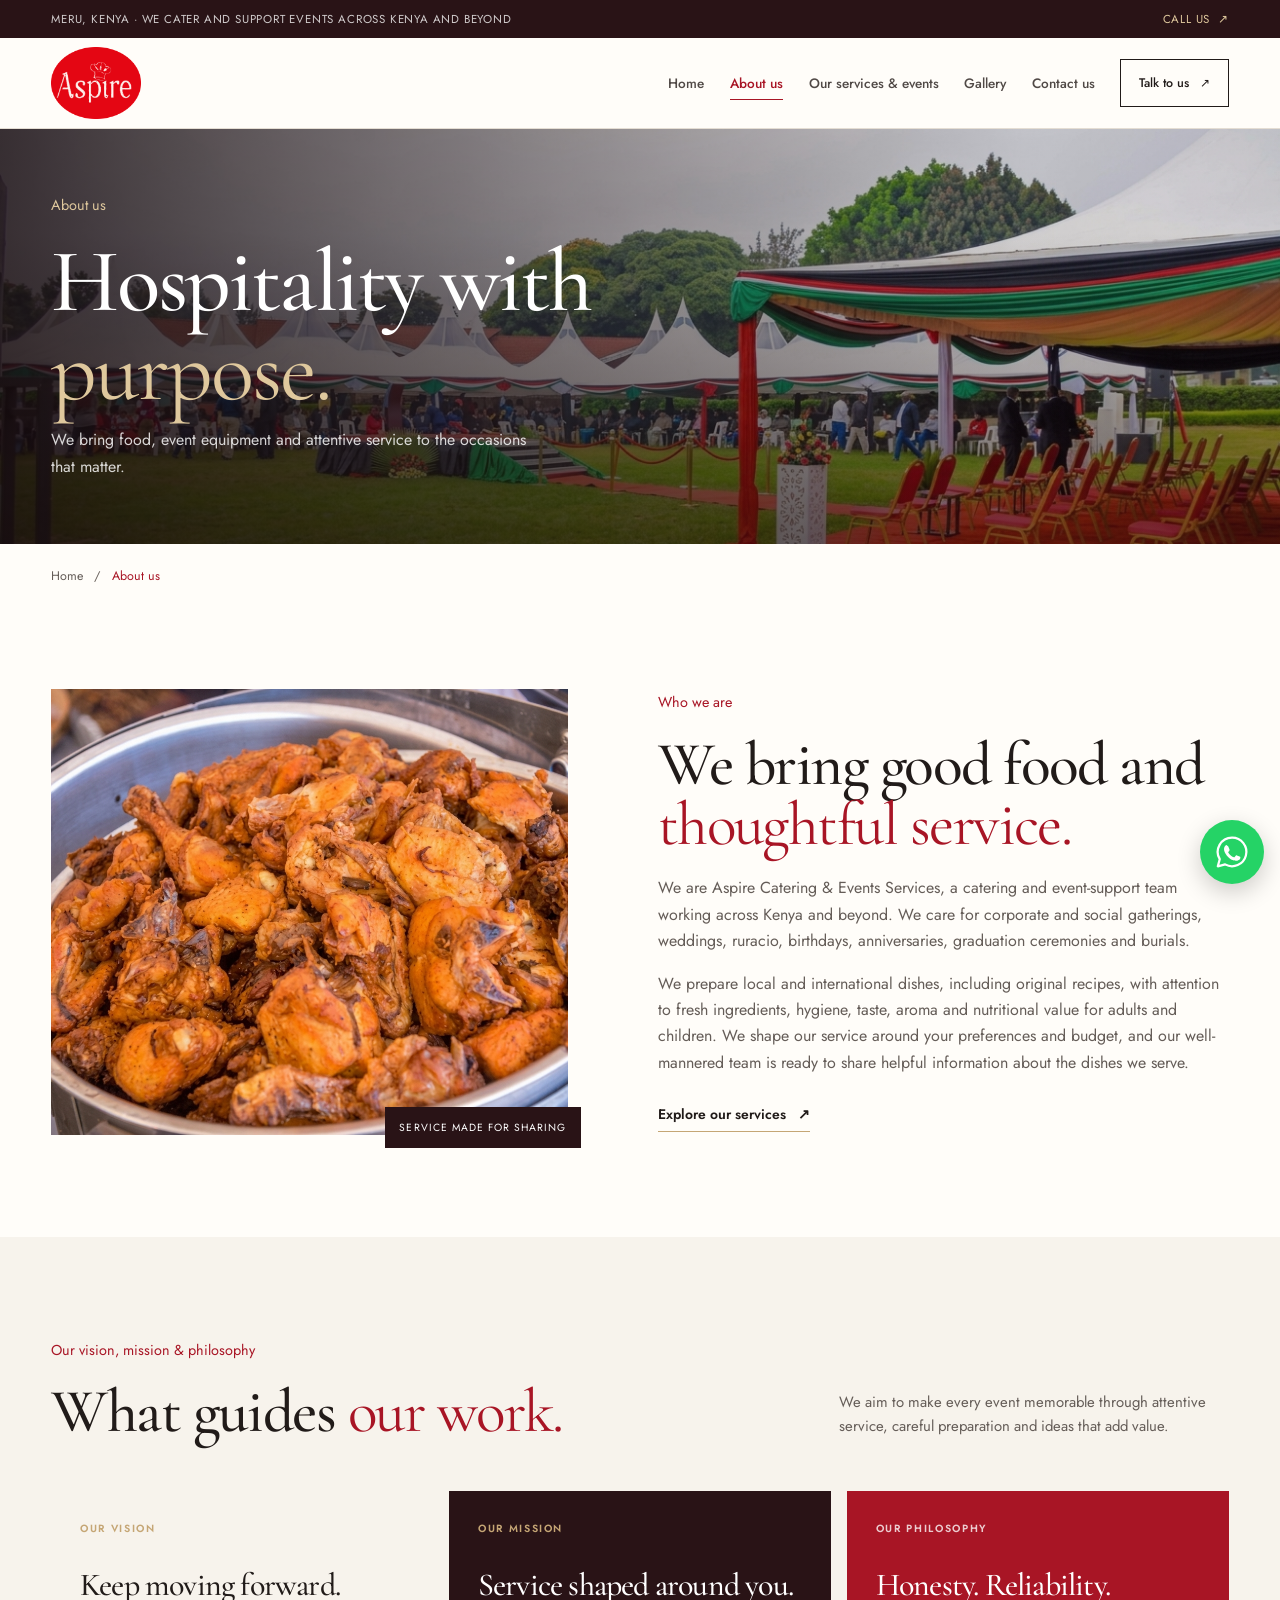
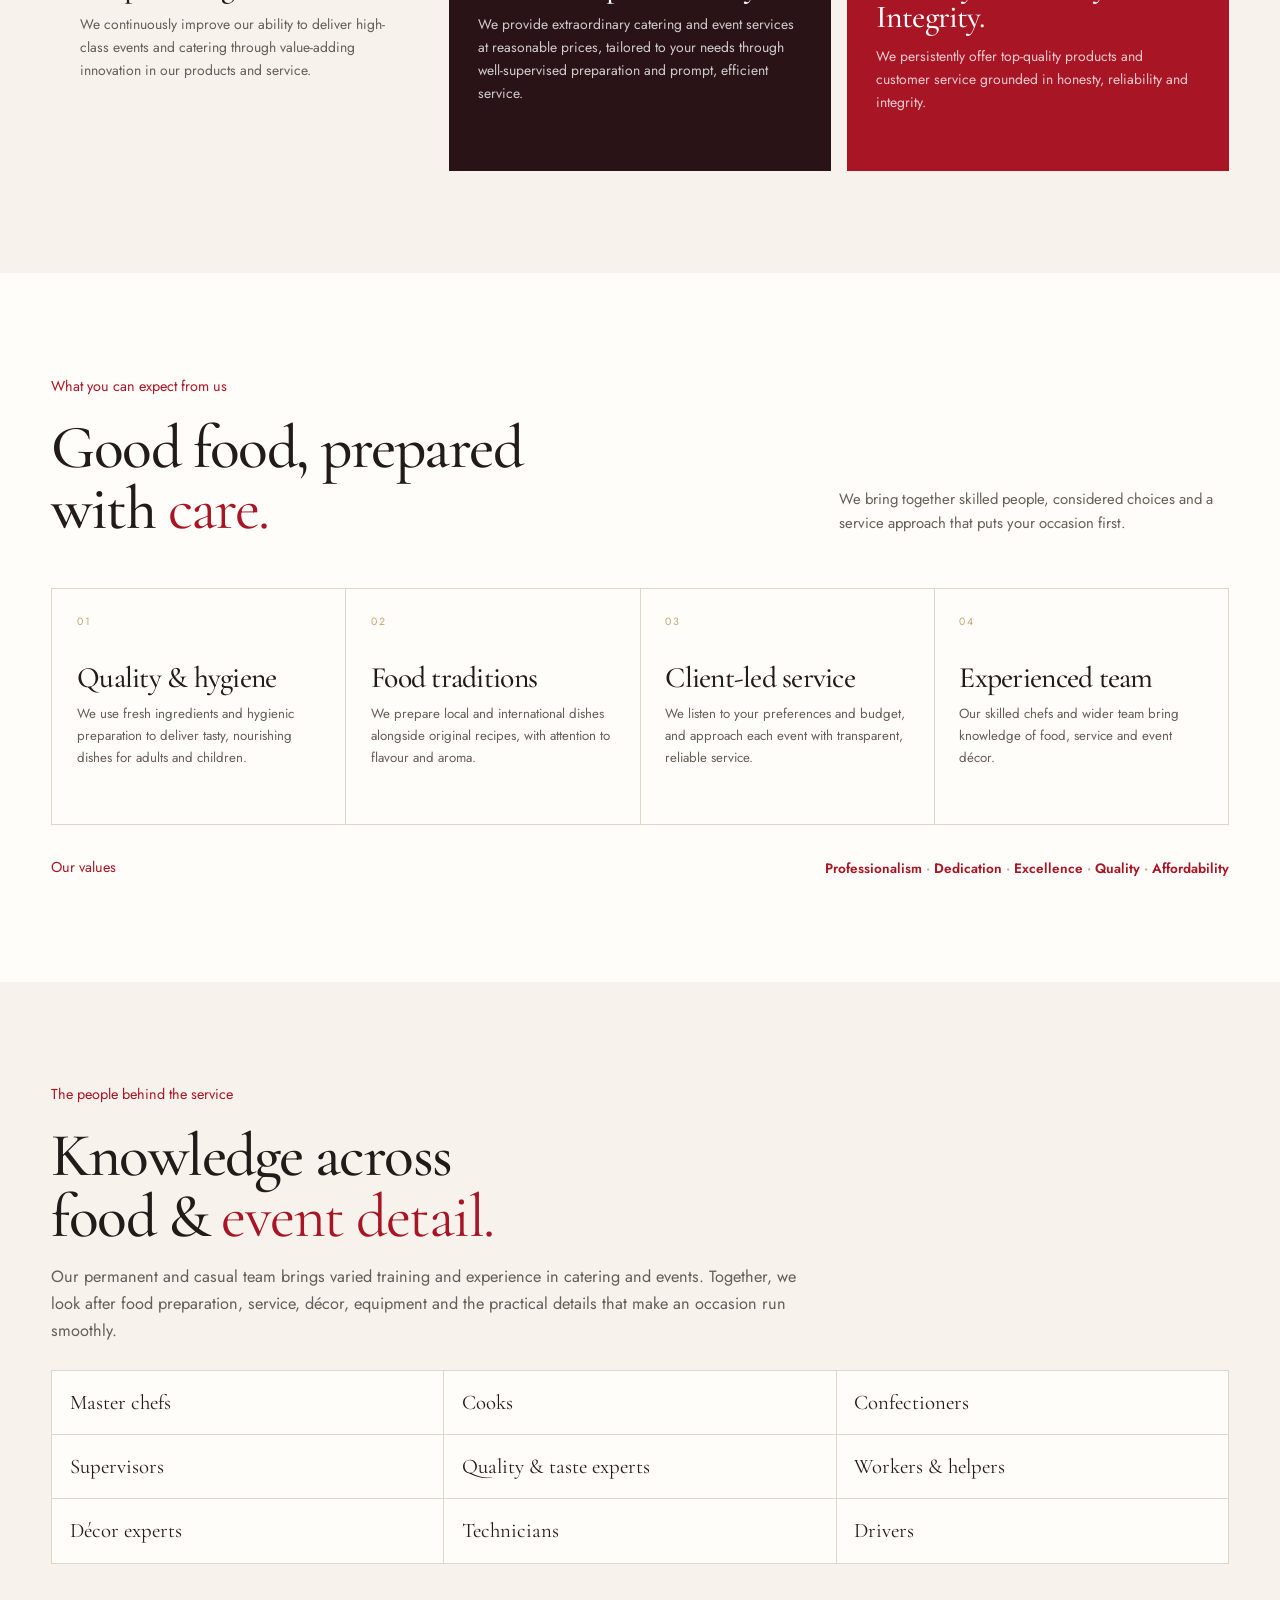
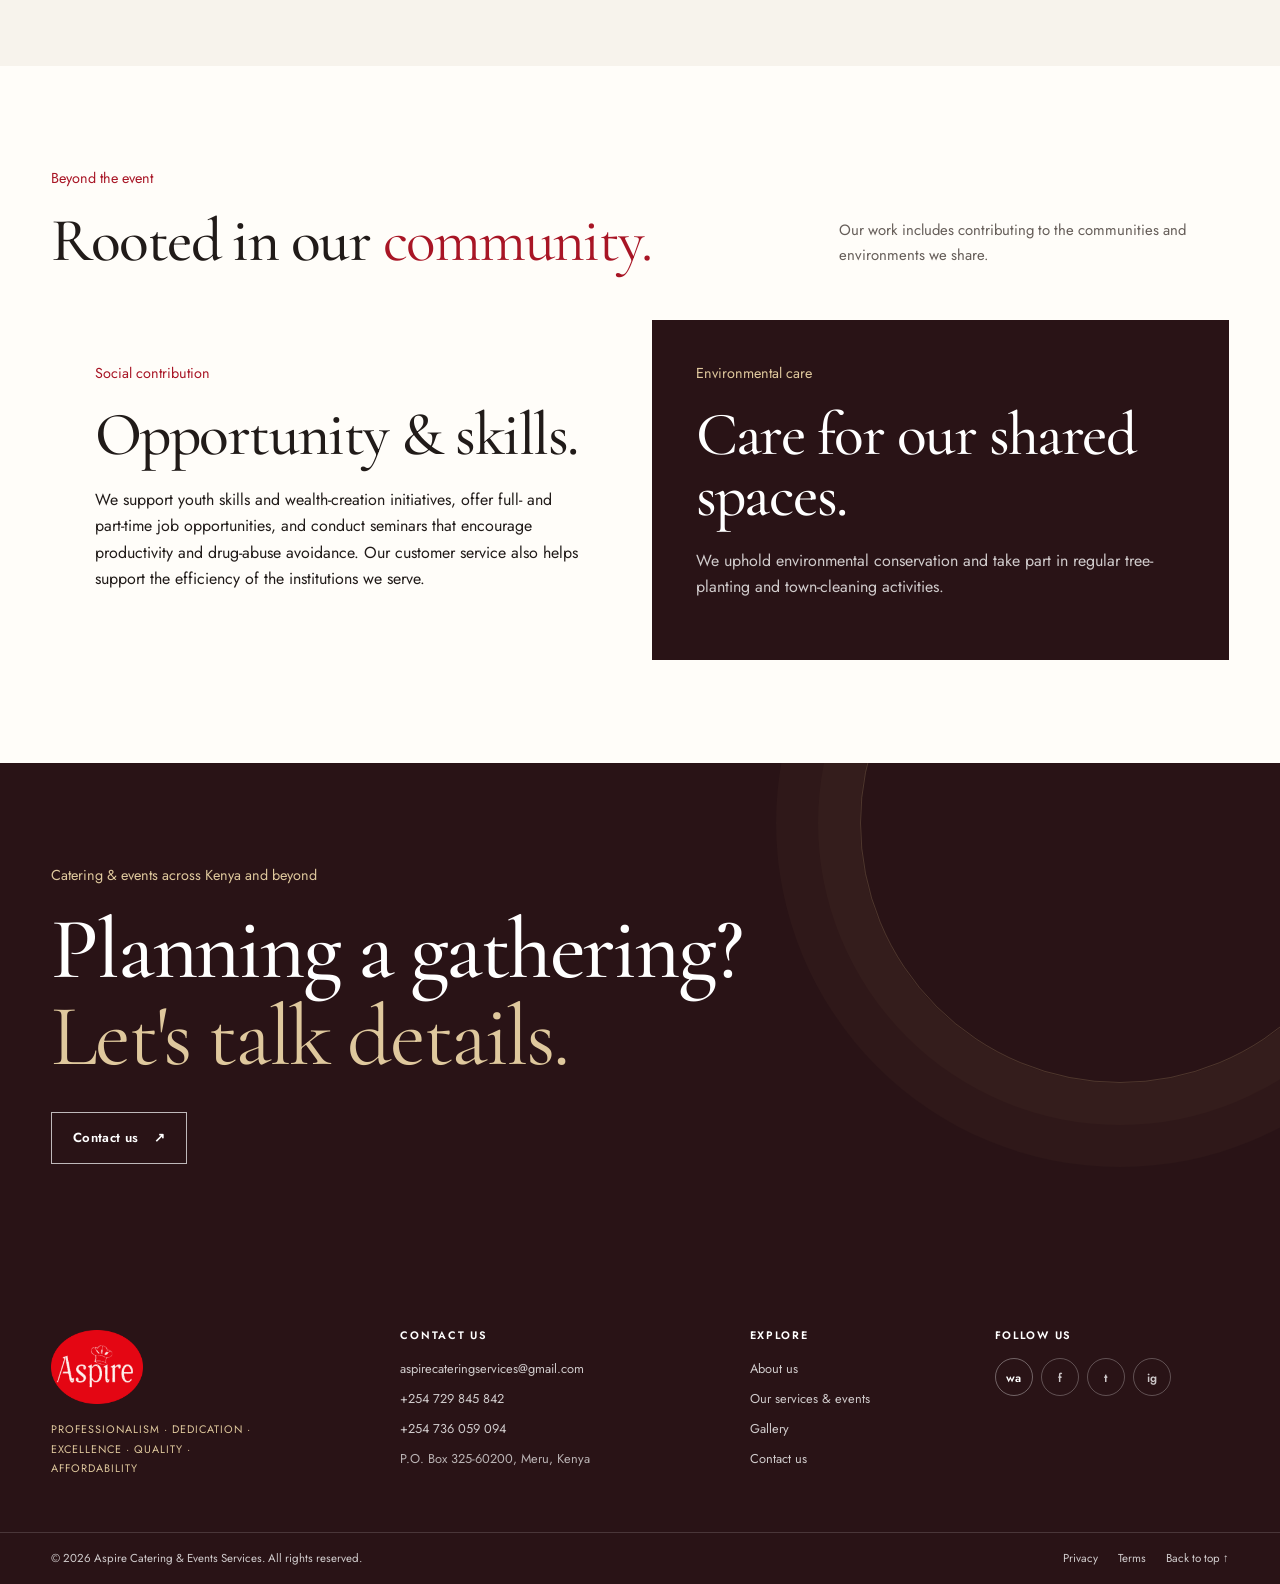
==== about.html @ 541c5c07 "First commit" ====
<!doctype html>
<html lang="en">
    <head>
        <meta charset="utf-8" />
        <meta name="viewport" content="width=device-width, initial-scale=1" />
        <meta name="theme-color" content="#f7f3ec" />
        <meta
            name="description"
            content="Get to know us, our catering approach, mission, values, team and community commitments across Kenya and beyond."
        />
        <title>About Us | Aspire Catering &amp; Events Services</title>
        <link
            rel="preload"
            href="/fonts/CormorantGaramond-Variable-Latin.woff2"
            as="font"
            type="font/woff2"
            crossorigin
        />
        <link
            rel="preload"
            href="/fonts/Jost-Variable-Latin.woff2"
            as="font"
            type="font/woff2"
            crossorigin
        />
        <link rel="stylesheet" href="/styles.css" />
        <script src="/script.js" defer></script>
    </head>
    <body>
        <a class="skip-link" href="#main">Skip to content</a>
        <div class="utility-bar">
            <div class="container utility-bar__inner">
                <p>
                    Meru, Kenya <span aria-hidden="true">·</span> We cater and
                    support events across Kenya and beyond
                </p>
                <a href="tel:+254729845842"
                    >Call us <span aria-hidden="true">↗</span></a
                >
            </div>
        </div>
        <header class="site-header">
            <div class="container site-header__inner">
                <a class="brand" href="/" aria-label="Aspire home"
                    ><img
                        src="/images/brand/aspire-chef-cap-wordmark.png"
                        alt="Aspire logo with chef cap"
                        width="120"
                        height="96" /></a
                ><button
                    class="menu-toggle"
                    type="button"
                    aria-expanded="false"
                    aria-controls="main-navigation"
                    data-menu-toggle
                >
                    <span class="visually-hidden">Open navigation</span
                    ><span class="menu-toggle__bars" aria-hidden="true"
                        ><i></i><i></i
                    ></span>
                </button>
                <nav
                    class="main-navigation"
                    id="main-navigation"
                    aria-label="Main navigation"
                >
                    <a href="/" data-nav-link>Home</a
                    ><a href="/about.html" data-nav-link>About us</a
                    ><a href="/services.html" data-nav-link
                        >Our services &amp; events</a
                    ><a href="/gallery.html" data-nav-link>Gallery</a
                    ><a href="/contact.html" data-nav-link>Contact us</a
                    ><a class="nav-cta" href="/contact.html"
                        >Talk to us <span aria-hidden="true">↗</span></a
                    >
                </nav>
            </div>
        </header>
        <main id="main">
            <section class="page-hero page-hero--about">
                <img
                    src="/images/events/garden-event-setup.jpg"
                    alt="Garden event setup beneath mature trees"
                    fetchpriority="high"
                />
                <div class="page-hero__shade"></div>
                <div class="container page-hero__content">
                    <p class="eyebrow eyebrow--light">About us</p>
                    <h1>Hospitality with<br /><em>purpose.</em></h1>
                    <p>
                        We bring food, event equipment and attentive service to
                        the occasions that matter.
                    </p>
                </div>
            </section>
            <nav class="breadcrumbs container" aria-label="Breadcrumb">
                <a href="/">Home</a><span aria-hidden="true">/</span
                ><span aria-current="page">About us</span>
            </nav>

            <section class="section container split-section">
                <div class="split-section__image reveal">
                    <img
                        src="/images/food/food-service-station.jpg"
                        alt="A food service station prepared for an event"
                        width="536"
                        height="393"
                        loading="lazy"
                    /><span class="image-note">Service made for sharing</span>
                </div>
                <div class="split-section__copy reveal">
                    <p class="eyebrow">Who we are</p>
                    <h2>We bring good food and <em>thoughtful service.</em></h2>
                    <p>
                        We are Aspire Catering &amp; Events Services, a catering
                        and event-support team working across Kenya and beyond.
                        We care for corporate and social gatherings, weddings,
                        ruracio, birthdays, anniversaries, graduation ceremonies
                        and burials.
                    </p>
                    <p>
                        We prepare local and international dishes, including
                        original recipes, with attention to fresh ingredients,
                        hygiene, taste, aroma and nutritional value for adults
                        and children. We shape our service around your
                        preferences and budget, and our well-mannered team is
                        ready to share helpful information about the dishes we
                        serve.
                    </p>
                    <a class="text-link" href="/services.html"
                        >Explore our services
                        <span aria-hidden="true">↗</span></a
                    >
                </div>
            </section>

            <section class="section section--wash">
                <div class="container">
                    <div class="section-heading reveal">
                        <div>
                            <p class="eyebrow">
                                Our vision, mission &amp; philosophy
                            </p>
                            <h2>What guides <em>our work.</em></h2>
                        </div>
                        <p class="section-heading__aside">
                            We aim to make every event memorable through
                            attentive service, careful preparation and ideas
                            that add value.
                        </p>
                    </div>
                    <div class="purpose-grid">
                        <article
                            class="purpose-card purpose-card--light reveal"
                        >
                            <span class="purpose-card__label">Our vision</span>
                            <h3>Keep moving forward.</h3>
                            <p>
                                We continuously improve our ability to deliver
                                high-class events and catering through
                                value-adding innovation in our products and
                                service.
                            </p>
                        </article>
                        <article class="purpose-card purpose-card--dark reveal">
                            <span class="purpose-card__label">Our mission</span>
                            <h3>Service shaped around you.</h3>
                            <p>
                                We provide extraordinary catering and event
                                services at reasonable prices, tailored to your
                                needs through well-supervised preparation and
                                prompt, efficient service.
                            </p>
                        </article>
                        <article class="purpose-card purpose-card--red reveal">
                            <span class="purpose-card__label"
                                >Our philosophy</span
                            >
                            <h3>Honesty. Reliability. Integrity.</h3>
                            <p>
                                We persistently offer top-quality products and
                                customer service grounded in honesty,
                                reliability and integrity.
                            </p>
                        </article>
                    </div>
                </div>
            </section>

            <section class="section container">
                <div class="section-heading reveal">
                    <div>
                        <p class="eyebrow">What you can expect from us</p>
                        <h2>Good food, prepared<br />with <em>care.</em></h2>
                    </div>
                    <p class="section-heading__aside">
                        We bring together skilled people, considered choices and
                        a service approach that puts your occasion first.
                    </p>
                </div>
                <div class="principle-grid">
                    <article class="principle-card reveal">
                        <span>01</span>
                        <h3>Quality &amp; hygiene</h3>
                        <p>
                            We use fresh ingredients and hygienic preparation to
                            deliver tasty, nourishing dishes for adults and
                            children.
                        </p>
                    </article>
                    <article class="principle-card reveal">
                        <span>02</span>
                        <h3>Food traditions</h3>
                        <p>
                            We prepare local and international dishes alongside
                            original recipes, with attention to flavour and
                            aroma.
                        </p>
                    </article>
                    <article class="principle-card reveal">
                        <span>03</span>
                        <h3>Client-led service</h3>
                        <p>
                            We listen to your preferences and budget, and
                            approach each event with transparent, reliable
                            service.
                        </p>
                    </article>
                    <article class="principle-card reveal">
                        <span>04</span>
                        <h3>Experienced team</h3>
                        <p>
                            Our skilled chefs and wider team bring knowledge of
                            food, service and event décor.
                        </p>
                    </article>
                </div>
                <div class="values-row">
                    <p class="eyebrow">Our values</p>
                    <p>
                        Professionalism <i>·</i> Dedication <i>·</i> Excellence
                        <i>·</i> Quality <i>·</i> Affordability
                    </p>
                </div>
            </section>

            <section class="section section--wash" id="team">
                <div class="container">
                    <div class="profile-intro reveal">
                        <p class="eyebrow">The people behind the service</p>
                        <h2>
                            Knowledge across<br />food &amp;
                            <em>event detail.</em>
                        </h2>
                        <p>
                            Our permanent and casual team brings varied training
                            and experience in catering and events. Together, we
                            look after food preparation, service, décor,
                            equipment and the practical details that make an
                            occasion run smoothly.
                        </p>
                    </div>
                    <div class="team-role-grid">
                        <span>Master chefs</span><span>Cooks</span
                        ><span>Confectioners</span><span>Supervisors</span
                        ><span>Quality &amp; taste experts</span
                        ><span>Workers &amp; helpers</span
                        ><span>Décor experts</span><span>Technicians</span
                        ><span>Drivers</span>
                    </div>
                </div>
            </section>

            <section class="section container">
                <div class="section-heading reveal">
                    <div>
                        <p class="eyebrow">Beyond the event</p>
                        <h2>Rooted in our <em>community.</em></h2>
                    </div>
                    <p class="section-heading__aside">
                        Our work includes contributing to the communities and
                        environments we share.
                    </p>
                </div>
                <div class="impact-grid">
                    <article class="impact-card reveal">
                        <p class="eyebrow">Social contribution</p>
                        <h2>Opportunity &amp; skills.</h2>
                        <p>
                            We support youth skills and wealth-creation
                            initiatives, offer full- and part-time job
                            opportunities, and conduct seminars that encourage
                            productivity and drug-abuse avoidance. Our customer
                            service also helps support the efficiency of the
                            institutions we serve.
                        </p>
                    </article>
                    <article
                        class="impact-card impact-card--environment reveal"
                    >
                        <p class="eyebrow eyebrow--light">Environmental care</p>
                        <h2>Care for our shared spaces.</h2>
                        <p>
                            We uphold environmental conservation and take part
                            in regular tree-planting and town-cleaning
                            activities.
                        </p>
                    </article>
                </div>
            </section>

            <section class="closing-banner">
                <div class="container closing-banner__inner reveal">
                    <p class="eyebrow eyebrow--light">
                        Catering &amp; events across Kenya and beyond
                    </p>
                    <h2>
                        Planning a gathering?<br /><em>Let's talk details.</em>
                    </h2>
                    <a class="button button--light" href="/contact.html"
                        >Contact us <span aria-hidden="true">↗</span></a
                    >
                </div>
            </section>
        </main>
        <footer class="site-footer">
            <div class="container footer-main">
                <div class="footer-brand-block">
                    <a href="/" aria-label="Aspire home"
                        ><img
                            src="/images/brand/aspire-chef-cap-wordmark.png"
                            alt="Aspire logo with chef cap"
                            width="112"
                            height="90"
                            loading="lazy"
                    /></a>
                    <p>
                        Professionalism · Dedication · Excellence · Quality ·
                        Affordability
                    </p>
                </div>
                <div class="footer-column">
                    <h2>Contact us</h2>
                    <a href="mailto:aspirecateringservices@gmail.com"
                        >aspirecateringservices@gmail.com</a
                    ><a href="tel:+254729845842">+254 729 845 842</a
                    ><a href="tel:+254736059094">+254 736 059 094</a
                    ><span>P.O. Box 325-60200, Meru, Kenya</span>
                </div>
                <div class="footer-column">
                    <h2>Explore</h2>
                    <a href="/about.html">About us</a
                    ><a href="/services.html">Our services &amp; events</a
                    ><a href="/gallery.html">Gallery</a
                    ><a href="/contact.html">Contact us</a>
                </div>
                <div class="footer-column footer-column--social">
                    <h2>Follow us</h2>
                    <nav class="social-links" aria-label="Social media links">
                        <a
                            class="social-link"
                            href="https://wa.me/254729845842"
                            target="_blank"
                            rel="noopener noreferrer"
                            aria-label="WhatsApp"
                            ><span aria-hidden="true">wa</span></a
                        ><span
                            class="social-link social-slot"
                            data-social-slot="facebook"
                            role="img"
                            aria-label="Facebook link to be added"
                            ><span aria-hidden="true">f</span></span
                        ><span
                            class="social-link social-slot"
                            data-social-slot="twitter"
                            role="img"
                            aria-label="Twitter link to be added"
                            ><span aria-hidden="true">t</span></span
                        ><span
                            class="social-link social-slot"
                            data-social-slot="instagram"
                            role="img"
                            aria-label="Instagram link to be added"
                            ><span aria-hidden="true">ig</span></span
                        >
                    </nav>
                </div>
            </div>
            <div class="footer-bottom">
                <div class="container footer-bottom__inner">
                    <p>
                        © <span data-current-year>2026</span> Aspire Catering
                        &amp; Events Services. All rights reserved.
                    </p>
                    <div>
                        <a href="/privacy.html">Privacy</a
                        ><a href="/terms.html">Terms</a
                        ><a href="#main">Back to top ↑</a>
                    </div>
                </div>
            </div>
        </footer>
        <a
            class="whatsapp-float"
            href="https://wa.me/254729845842?text=Hello%20Aspire%2C%20I%27d%20like%20to%20enquire%20about%20catering%20and%20event%20services."
            target="_blank"
            rel="noopener noreferrer"
            aria-label="Message us on WhatsApp"
            title="Message us on WhatsApp"
            ><svg
                class="whatsapp-float__icon"
                viewBox="0 0 32 32"
                aria-hidden="true"
                focusable="false"
            >
                <path
                    d="M16 3.2A12.7 12.7 0 0 0 5.1 22.4L3.4 28.7l6.5-1.7A12.7 12.7 0 1 0 16 3.2Z"
                    fill="none"
                    stroke="currentColor"
                    stroke-width="2"
                    stroke-linecap="round"
                    stroke-linejoin="round"
                />
                <path
                    d="M11.3 9.7c-.4 0-.8.2-1.1.6-.4.5-1.3 1.4-1.3 3.3s1.3 3.8 1.5 4.1c.2.3 2.5 4 6.1 5.4 3 .9 3.6.7 4.3.6.7-.1 2.1-.8 2.4-1.6.3-.8.3-1.5.2-1.6-.1-.1-.3-.2-.7-.4l-2.4-1.1c-.3-.1-.6-.2-.8.2-.2.3-.9 1.1-1.1 1.3-.2.2-.4.3-.8.1-.4-.2-1.7-.6-3.2-2-.9-.8-1.5-1.8-1.7-2.2-.2-.3 0-.5.2-.7l.6-.7c.2-.2.2-.4.3-.6.1-.2 0-.5 0-.7l-1.1-2.5c-.3-.6-.6-.7-.9-.7Z"
                    fill="currentColor"
                /></svg
            ><span class="visually-hidden">Message us on WhatsApp</span></a
        >
        <div class="visually-hidden" aria-live="polite" id="site-status"></div>
    </body>
</html>
---- styles.css ----
@font-face {
    font-family: "Cormorant Garamond";
    src: url("/fonts/CormorantGaramond-Variable-Latin.woff2") format("woff2");
    font-style: normal;
    font-weight: 300 700;
    font-display: swap;
}

@font-face {
    font-family: "Jost";
    src: url("/fonts/Jost-Variable-Latin.woff2") format("woff2");
    font-style: normal;
    font-weight: 300 700;
    font-display: swap;
}
:root {
    color-scheme: light;
    --paper: #f7f3ec;
    --paper-strong: #fffdf9;
    --paper-muted: #eee8de;
    --ink: #211b19;
    --ink-soft: #655d58;
    --wine: #291316;
    --wine-light: #3d1c20;
    --red: #a81525;
    --red-bright: #e40613;
    --champagne: #c5a675;
    --champagne-light: #dfc89d;
    --line: #ded6cb;
    --white: #fffdfb;
    --container: 1280px;
    --nav-height: 90px;
    --shadow: 0 24px 60px rgba(43, 26, 24, 0.14);
}
*,
*::before,
*::after {
    box-sizing: border-box;
}
html {
    scroll-behavior: smooth;
    scroll-padding-top: 6.5rem;
}
body {
    min-width: 320px;
    margin: 0;
    background: var(--paper-strong);
    color: var(--ink);
    font-family: "Jost", sans-serif;
    font-size: 16px;
    font-weight: 400;
    line-height: 1.65;
}
img {
    display: block;
    max-width: 100%;
    height: auto;
}
a {
    color: inherit;
    text-decoration: none;
}
button {
    color: inherit;
    font: inherit;
}
button,
a {
    -webkit-tap-highlight-color: transparent;
}
::selection {
    background: var(--red);
    color: var(--white);
}
h1,
h2,
h3,
h4,
p,
figure {
    margin-top: 0;
}
h1,
h2,
h3,
h4 {
    font-family: "Cormorant Garamond", serif;
    font-weight: 500;
    line-height: 0.99;
    letter-spacing: -0.025em;
}
h1 {
    font-size: clamp(3.7rem, 7.3vw, 7.1rem);
}
h2 {
    font-size: clamp(2.8rem, 4.8vw, 4.9rem);
}
h3 {
    font-size: clamp(1.75rem, 2.5vw, 2.5rem);
}
h1 em,
h2 em,
h3 em {
    color: var(--red);
    font-weight: 400;
}
.container {
    width: min(92%, var(--container));
    margin-inline: auto;
}
.section {
    padding-block: clamp(4.6rem, 8vw, 8rem);
}
.section--wash {
    background: var(--paper);
}
.visually-hidden {
    position: absolute !important;
    width: 1px !important;
    height: 1px !important;
    padding: 0 !important;
    margin: -1px !important;
    overflow: hidden !important;
    clip: rect(0, 0, 0, 0) !important;
    white-space: nowrap !important;
    border: 0 !important;
}
.skip-link {
    position: fixed;
    z-index: 200;
    top: 0.7rem;
    left: 0.7rem;
    padding: 0.7rem 1rem;
    transform: translateY(-150%);
    background: var(--paper-strong);
    color: var(--ink);
}
.skip-link:focus {
    transform: translateY(0);
}
:focus-visible {
    outline: 3px solid var(--champagne);
    outline-offset: 4px;
}
.utility-bar {
    background: var(--wine);
    color: rgba(255, 255, 255, 0.78);
    font-size: 0.72rem;
    letter-spacing: 0.07em;
    text-transform: uppercase;
}
.utility-bar__inner {
    min-height: 38px;
    display: flex;
    align-items: center;
    justify-content: space-between;
    gap: 1rem;
}
.utility-bar p {
    margin: 0;
}
.utility-bar a {
    color: var(--champagne-light);
    white-space: nowrap;
}
.utility-bar a span {
    padding-left: 0.25rem;
}
.site-header {
    position: sticky;
    z-index: 80;
    top: 0;
    background: rgba(255, 253, 249, 0.96);
    border-bottom: 1px solid rgba(222, 214, 203, 0.82);
    backdrop-filter: blur(16px);
}
.site-header__inner {
    min-height: var(--nav-height);
    display: flex;
    align-items: center;
    justify-content: space-between;
    gap: 2.25rem;
}
.brand {
    display: inline-flex;
    align-items: center;
    flex: 0 0 auto;
}
.brand img {
    width: 90px;
    height: 72px;
    object-fit: contain;
}
.main-navigation {
    display: flex;
    align-items: center;
    justify-content: flex-end;
    gap: clamp(0.9rem, 2vw, 1.9rem);
    font-size: 0.85rem;
    font-weight: 500;
}
.main-navigation > a:not(.nav-cta) {
    position: relative;
    padding-block: 0.6rem;
    color: #504946;
    transition: color 0.2s ease;
}
.main-navigation > a:not(.nav-cta)::after {
    position: absolute;
    right: 0;
    bottom: 0.25rem;
    left: 0;
    height: 1px;
    transform: scaleX(0);
    transform-origin: left;
    background: var(--red);
    content: "";
    transition: transform 0.2s ease;
}
.main-navigation > a:hover,
.main-navigation > a[aria-current="page"] {
    color: var(--red);
}
.main-navigation > a:hover::after,
.main-navigation > a[aria-current="page"]::after {
    transform: scaleX(1);
}
.nav-cta {
    display: inline-flex;
    align-items: center;
    gap: 0.7rem;
    padding: 0.78rem 1.1rem;
    border: 1px solid var(--ink);
    font-size: 0.78rem;
    transition:
        background 0.2s ease,
        color 0.2s ease;
}
.nav-cta:hover {
    background: var(--ink);
    color: var(--white);
}
.menu-toggle {
    display: none;
    border: 0;
    background: transparent;
    padding: 0.6rem;
    cursor: pointer;
}
.menu-toggle__bars {
    display: grid;
    gap: 6px;
}
.menu-toggle__bars i {
    display: block;
    width: 25px;
    height: 1px;
    background: var(--ink);
    transition: transform 0.2s ease;
}
.eyebrow {
    display: flex;
    align-items: center;
    gap: 0.7rem;
    margin-bottom: 1.3rem;
    color: var(--red);
    font-size: 0.68rem;
    font-weight: 600;
    letter-spacing: 0.19em;
    line-height: 1.5;
    text-transform: uppercase;
}
.eyebrow__rule {
    display: inline-block;
    width: 31px;
    height: 1px;
    background: currentColor;
}
.eyebrow--light {
    color: var(--champagne-light);
}
.text-link {
    display: inline-flex;
    align-items: center;
    gap: 0.75rem;
    width: fit-content;
    border-bottom: 1px solid var(--champagne);
    padding-bottom: 0.3rem;
    color: var(--ink);
    font-size: 0.87rem;
    font-weight: 600;
    transition:
        gap 0.2s ease,
        color 0.2s ease;
}
.text-link:hover {
    gap: 1rem;
    color: var(--red);
}
.button {
    display: inline-flex;
    align-items: center;
    justify-content: center;
    gap: 1rem;
    min-height: 52px;
    padding: 0.85rem 1.3rem;
    border: 1px solid transparent;
    font-size: 0.82rem;
    font-weight: 600;
    letter-spacing: 0.025em;
    transition:
        transform 0.2s ease,
        background 0.2s ease,
        color 0.2s ease,
        border-color 0.2s ease;
}
.button:hover {
    transform: translateY(-2px);
}
.button--dark {
    background: var(--ink);
    color: var(--white);
}
.button--dark:hover {
    background: var(--red);
}
.button--red {
    background: var(--red);
    color: white;
}
.button--red:hover {
    background: var(--wine);
}
.button--light {
    border-color: rgba(255, 255, 255, 0.7);
    color: white;
}
.button--light:hover {
    background: white;
    color: var(--wine);
}
.button--outline {
    border-color: var(--champagne);
    color: var(--ink);
}
.button--outline:hover {
    background: var(--wine);
    color: white;
}
.small-note {
    color: var(--ink-soft);
    font-size: 0.82rem;
}
.hero {
    display: grid;
    grid-template-columns: 0.94fr 1.06fr;
    align-items: center;
    gap: clamp(3rem, 6vw, 6.5rem);
    min-height: 650px;
    padding-block: 4rem 5rem;
}
.hero__copy {
    position: relative;
    z-index: 2;
    padding-block: 1.2rem;
}
.hero__copy .eyebrow {
    margin-bottom: 1.5rem;
}
.hero h1 {
    max-width: 670px;
    margin-bottom: 1.5rem;
    font-size: clamp(4rem, 7.3vw, 7.2rem);
}
.hero__intro {
    max-width: 510px;
    margin-bottom: 2rem;
    color: var(--ink-soft);
    font-size: 1.03rem;
}
.hero__actions {
    display: flex;
    align-items: center;
    flex-wrap: wrap;
    gap: 1.3rem;
}
.hero__values {
    display: flex;
    align-items: center;
    flex-wrap: wrap;
    gap: 0.7rem;
    margin-top: 3.3rem;
    color: #756b63;
    font-size: 0.64rem;
    font-weight: 600;
    letter-spacing: 0.14em;
    text-transform: uppercase;
}
.hero__values i {
    width: 3px;
    height: 3px;
    border-radius: 50%;
    background: var(--champagne);
}
.hero__media {
    position: relative;
    min-height: 535px;
}
.hero__main-photo {
    position: absolute;
    inset: 0 0 36px 34px;
    overflow: hidden;
    margin: 0;
    background: var(--wine);
}
.hero__main-photo::after {
    position: absolute;
    inset: 40% 0 0;
    background: linear-gradient(0deg, rgba(25, 13, 14, 0.8), transparent);
    content: "";
}
.hero__main-photo img {
    width: 100%;
    height: 100%;
    object-fit: cover;
}
.hero__main-photo figcaption {
    position: absolute;
    z-index: 2;
    right: 2rem;
    bottom: 1.8rem;
    left: 2rem;
    display: grid;
    gap: 0.25rem;
    color: white;
    text-align: right;
}
.hero__main-photo figcaption span {
    color: var(--champagne-light);
    font-size: 0.66rem;
    letter-spacing: 0.18em;
    text-transform: uppercase;
}
.hero__main-photo figcaption strong {
    font-family: "Cormorant Garamond", serif;
    font-size: 2.1rem;
    font-weight: 500;
}
.hero__inset {
    position: absolute;
    z-index: 3;
    bottom: 0;
    left: 0;
    width: clamp(180px, 36%, 270px);
    margin: 0;
    padding: 0.5rem;
    background: var(--paper-strong);
    box-shadow: var(--shadow);
}
.hero__inset img {
    width: 100%;
    height: clamp(150px, 17vw, 220px);
    aspect-ratio: 1.12;
    object-fit: cover;
}
.hero__inset figcaption {
    padding: 0.65rem 0.25rem 0.2rem;
    color: var(--ink-soft);
    font-size: 0.65rem;
    letter-spacing: 0.12em;
    text-transform: uppercase;
}
.hero__seal {
    position: absolute;
    top: -1rem;
    right: -1rem;
    display: flex;
    width: 64px;
    height: 64px;
    align-items: center;
    justify-content: center;
    gap: 0.08rem;
    border: 1px solid var(--champagne);
    border-radius: 50%;
    background: var(--paper-strong);
    color: var(--red);
    font-family: "Cormorant Garamond", serif;
    font-size: 1.35rem;
}
.hero__seal span {
    padding-inline: 0.2rem;
    color: var(--champagne);
}
.intro-band {
    background: var(--wine);
    color: var(--white);
}
.intro-band__inner {
    display: grid;
    grid-template-columns: 1fr 1fr auto;
    align-items: center;
    gap: 3rem;
    min-height: 185px;
    padding-block: 2rem;
}
.intro-band__inner > p:first-child {
    margin: 0;
    font-family: "Cormorant Garamond", serif;
    font-size: clamp(2rem, 3.4vw, 3.2rem);
    line-height: 1.05;
}
.intro-band__inner > p:first-child em {
    color: var(--champagne-light);
}
.intro-band__copy {
    max-width: 460px;
    margin: 0;
    color: rgba(255, 255, 255, 0.7);
    font-size: 0.94rem;
}
.circle-arrow {
    display: grid;
    width: 52px;
    height: 52px;
    place-items: center;
    border: 1px solid rgba(255, 255, 255, 0.45);
    border-radius: 50%;
    color: white;
    font-size: 1.2rem;
    transition:
        background 0.2s,
        color 0.2s;
}
.circle-arrow:hover {
    background: var(--champagne-light);
    color: var(--wine);
}
.section-heading {
    display: flex;
    align-items: flex-end;
    justify-content: space-between;
    gap: 2rem;
    margin-bottom: 3rem;
}
.section-heading h2 {
    margin: 0;
}
.section-heading__aside {
    max-width: 390px;
    margin: 0 0 0.25rem;
    color: var(--ink-soft);
    font-size: 0.93rem;
}
.section-heading--wide {
    margin-bottom: 3.5rem;
}
.occasion-grid {
    display: grid;
    grid-template-columns: repeat(4, 1fr);
    border: 1px solid var(--line);
}
.occasion-card {
    min-height: 255px;
    padding: 1.5rem;
    border-right: 1px solid var(--line);
}
.occasion-card:last-child {
    border-right: 0;
}
.occasion-card--accent {
    background: var(--paper);
}
.occasion-card__number {
    display: inline-block;
    margin-bottom: 2rem;
    color: var(--champagne);
    font-size: 0.66rem;
    letter-spacing: 0.16em;
}
.occasion-card h3 {
    min-height: 78px;
    margin-bottom: 0.85rem;
    font-size: clamp(1.7rem, 2.45vw, 2.4rem);
}
.occasion-card p {
    margin: 0;
    color: var(--ink-soft);
    font-size: 0.85rem;
}
.service-preview-grid {
    display: grid;
    grid-template-columns: 1fr 1fr;
    gap: clamp(2.5rem, 7vw, 6.5rem);
}
.service-preview--offset {
    transform: translateY(3.8rem);
}
.service-preview__image {
    position: relative;
    margin-bottom: 1.4rem;
    background: var(--paper-muted);
}
.service-preview__image img {
    width: 100%;
    aspect-ratio: 1.38;
    object-fit: cover;
}
.service-preview__index {
    position: absolute;
    top: 1rem;
    left: 1rem;
    padding: 0.45rem 0.7rem;
    background: rgba(255, 253, 249, 0.94);
    color: var(--red);
    font-size: 0.65rem;
    font-weight: 600;
    letter-spacing: 0.12em;
    text-transform: uppercase;
}
.service-preview__body {
    max-width: 540px;
}
.service-preview__body h3 {
    margin-bottom: 0.7rem;
}
.service-preview__body p {
    max-width: 480px;
    margin-bottom: 1rem;
    color: var(--ink-soft);
}
.review-section {
    padding-top: 2rem;
}
.review-card {
    position: relative;
    display: grid;
    grid-template-columns: 65px 1fr auto;
    align-items: center;
    gap: 1.8rem;
    padding: clamp(2rem, 4vw, 4rem);
    border: 1px solid var(--line);
    background: var(--paper);
}
.review-card__mark {
    align-self: start;
    color: var(--champagne);
    font-family: "Cormorant Garamond", serif;
    font-size: 6rem;
    line-height: 0.8;
}
.review-card__copy {
    max-width: 600px;
}
.review-card__copy .eyebrow {
    margin-bottom: 0.65rem;
}
.review-card__copy h2 {
    margin-bottom: 0.8rem;
    font-size: clamp(2.2rem, 3.8vw, 3.5rem);
}
.review-card__copy > p:last-child {
    margin: 0;
    color: var(--ink-soft);
}
.review-card__rating {
    display: grid;
    justify-items: start;
    gap: 0.25rem;
    min-width: 220px;
    padding-left: 1.7rem;
    border-left: 1px solid var(--line);
}
.review-card__stars {
    color: var(--champagne);
    font-size: 1.3rem;
    letter-spacing: 0.09em;
}
.review-card__rating strong {
    font-family: "Cormorant Garamond", serif;
    font-size: 3.45rem;
    font-weight: 500;
    line-height: 1;
}
.review-card__rating strong span {
    color: var(--ink-soft);
    font-family: "Jost", sans-serif;
    font-size: 0.9rem;
}
.review-card__rating > span:not(.review-card__stars) {
    margin-bottom: 0.65rem;
    color: var(--ink-soft);
    font-size: 0.78rem;
}
.closing-banner {
    position: relative;
    overflow: hidden;
    background: var(--wine);
    color: white;
}
.closing-banner::after {
    position: absolute;
    top: -200px;
    right: -100px;
    width: 520px;
    height: 520px;
    border: 1px solid rgba(197, 166, 117, 0.24);
    border-radius: 50%;
    box-shadow:
        0 0 0 42px rgba(197, 166, 117, 0.035),
        0 0 0 84px rgba(197, 166, 117, 0.035);
    content: "";
}
.closing-banner__inner {
    position: relative;
    z-index: 1;
    padding-block: clamp(4rem, 8vw, 7.3rem);
}
.closing-banner h2 {
    max-width: 800px;
    margin-bottom: 2rem;
    font-size: clamp(3.5rem, 6.8vw, 6.6rem);
}
.closing-banner h2 em {
    color: var(--champagne-light);
}
.page-hero {
    position: relative;
    display: flex;
    min-height: 415px;
    align-items: flex-end;
    overflow: hidden;
    background: var(--wine);
    color: white;
}
.page-hero > img {
    position: absolute;
    inset: 0;
    width: 100%;
    height: 100%;
    object-fit: cover;
}
.page-hero__shade {
    position: absolute;
    inset: 0;
    background:
        linear-gradient(
            90deg,
            rgba(22, 11, 13, 0.83),
            rgba(22, 11, 13, 0.18) 80%
        ),
        linear-gradient(0deg, rgba(22, 11, 13, 0.5), transparent 75%);
}
.page-hero__content {
    position: relative;
    z-index: 1;
    padding-block: 4rem;
}
.page-hero__content h1 {
    max-width: 850px;
    margin-bottom: 0.75rem;
    color: white;
    font-size: clamp(3.9rem, 7vw, 6.9rem);
}
.page-hero__content h1 em {
    color: var(--champagne-light);
}
.page-hero__content > p:last-child {
    max-width: 500px;
    margin: 0;
    color: rgba(255, 255, 255, 0.82);
    font-size: 1rem;
}
.breadcrumbs {
    display: flex;
    align-items: center;
    gap: 0.7rem;
    padding-top: 1.4rem;
    color: var(--ink-soft);
    font-size: 0.78rem;
}
.breadcrumbs a:hover,
.breadcrumbs [aria-current="page"] {
    color: var(--red);
}
.split-section {
    display: grid;
    grid-template-columns: 0.95fr 1.05fr;
    align-items: center;
    gap: clamp(3rem, 7vw, 7rem);
}
.split-section__image {
    position: relative;
}
.split-section__image img {
    width: 100%;
    aspect-ratio: 1.16;
    object-fit: cover;
}
.image-note {
    position: absolute;
    right: -0.8rem;
    bottom: -0.8rem;
    padding: 0.75rem 0.9rem;
    background: var(--wine);
    color: white;
    font-size: 0.65rem;
    letter-spacing: 0.1em;
    text-transform: uppercase;
}
.split-section__copy h2 {
    margin-bottom: 1.2rem;
}
.split-section__copy > p:not(.eyebrow) {
    color: var(--ink-soft);
}
.split-section__copy .text-link {
    margin-top: 0.7rem;
}
.principle-grid {
    display: grid;
    grid-template-columns: repeat(4, 1fr);
    gap: 1px;
    border: 1px solid var(--line);
    background: var(--line);
}
.principle-card {
    min-height: 235px;
    padding: 1.55rem;
    background: var(--paper-strong);
}
.principle-card > span {
    display: block;
    margin-bottom: 2rem;
    color: var(--champagne);
    font-size: 0.66rem;
    letter-spacing: 0.15em;
}
.principle-card h3 {
    margin-bottom: 0.7rem;
    font-size: 1.85rem;
}
.principle-card p {
    margin: 0;
    color: var(--ink-soft);
    font-size: 0.83rem;
}
.purpose-grid {
    display: grid;
    grid-template-columns: repeat(3, 1fr);
    gap: 1rem;
}
.purpose-card {
    min-height: 280px;
    padding: 1.8rem;
}
.purpose-card--light {
    background: var(--paper);
}
.purpose-card--dark {
    background: var(--wine);
    color: white;
}
.purpose-card--red {
    background: var(--red);
    color: white;
}
.purpose-card__label {
    display: block;
    margin-bottom: 2rem;
    color: var(--champagne);
    font-size: 0.65rem;
    font-weight: 600;
    letter-spacing: 0.16em;
    text-transform: uppercase;
}
.purpose-card--red .purpose-card__label {
    color: rgba(255, 255, 255, 0.78);
}
.purpose-card h3 {
    margin-bottom: 0.8rem;
    font-size: 2rem;
}
.purpose-card--dark h3,
.purpose-card--red h3 {
    color: white;
}
.purpose-card p {
    margin: 0;
    color: var(--ink-soft);
    font-size: 0.87rem;
}
.purpose-card--dark p,
.purpose-card--red p {
    color: rgba(255, 255, 255, 0.78);
}
.reason-list {
    display: grid;
    grid-template-columns: 1fr 1fr;
    margin: 0;
    padding: 0;
    list-style: none;
    border-top: 1px solid var(--line);
}
.reason-list li {
    display: flex;
    gap: 1rem;
    min-height: 82px;
    padding: 1.15rem 0.5rem;
    border-bottom: 1px solid var(--line);
    font-family: "Cormorant Garamond", serif;
    font-size: 1.48rem;
    line-height: 1.22;
}
.reason-list li:nth-child(odd) {
    margin-right: 2rem;
}
.reason-list li:nth-child(even) {
    margin-left: 2rem;
}
.reason-list li span {
    padding-top: 0.2rem;
    color: var(--champagne);
    font-family: "Jost", sans-serif;
    font-size: 0.65rem;
    letter-spacing: 0.14em;
}
.values-row {
    display: flex;
    align-items: center;
    justify-content: space-between;
    gap: 2rem;
    padding-top: 2rem;
}
.values-row .eyebrow {
    margin: 0;
}
.values-row > p:last-child {
    margin: 0;
    color: var(--red);
    font-size: 0.85rem;
    font-weight: 600;
}
.values-row i {
    color: var(--champagne);
    font-style: normal;
}
.service-detail-grid {
    display: grid;
    grid-template-columns: repeat(3, 1fr);
    gap: 1px;
    border: 1px solid var(--line);
    background: var(--line);
}
.service-detail {
    min-height: 260px;
    padding: 1.8rem;
    background: var(--paper-strong);
}
.service-detail__number {
    display: block;
    margin-bottom: 2rem;
    color: var(--champagne);
    font-size: 0.65rem;
    letter-spacing: 0.16em;
}
.service-detail h3 {
    margin-bottom: 0.8rem;
}
.service-detail p {
    margin: 0;
    color: var(--ink-soft);
    font-size: 0.9rem;
}
.equipment-layout {
    display: grid;
    grid-template-columns: 1.05fr 0.95fr;
    align-items: center;
    gap: clamp(3rem, 7vw, 7rem);
}
.equipment-layout__image img {
    width: 100%;
    aspect-ratio: 1.28;
    object-fit: cover;
}
.equipment-layout__image p {
    margin: 0.7rem 0 0;
    color: var(--ink-soft);
    font-size: 0.7rem;
    letter-spacing: 0.09em;
    text-transform: uppercase;
}
.equipment-layout__copy h2 {
    margin-bottom: 1rem;
}
.equipment-layout__copy > p:not(.eyebrow) {
    color: var(--ink-soft);
}
.equipment-list {
    display: flex;
    flex-wrap: wrap;
    gap: 0.6rem;
    margin: 1.2rem 0 1.4rem;
    padding: 0;
    list-style: none;
}
.equipment-list li {
    padding: 0.6rem 0.85rem;
    border: 1px solid var(--line);
    background: var(--paper-strong);
    font-size: 0.82rem;
}
.occasion-list {
    display: grid;
    grid-template-columns: repeat(4, 1fr);
    border-top: 1px solid var(--line);
    border-left: 1px solid var(--line);
}
.occasion-list article {
    min-height: 125px;
    padding: 1.2rem;
    border-right: 1px solid var(--line);
    border-bottom: 1px solid var(--line);
}
.occasion-list article span {
    color: var(--champagne);
    font-size: 0.65rem;
    letter-spacing: 0.12em;
}
.occasion-list h3 {
    margin: 1rem 0 0;
    font-size: 1.6rem;
}
.team-teaser {
    display: grid;
    grid-template-columns: 1fr 1fr;
    align-items: center;
    gap: 4.5rem;
}
.team-teaser h2 {
    margin: 0;
}
.team-teaser > div:last-child p {
    color: var(--ink-soft);
}
.team-teaser .text-link {
    margin-top: 0.5rem;
}
.gallery-section {
    padding-top: 3.8rem;
}
.gallery-filters {
    display: flex;
    flex-wrap: wrap;
    gap: 0.6rem;
    margin-bottom: 2rem;
}
.filter-button {
    padding: 0.65rem 0.95rem;
    border: 1px solid var(--line);
    background: transparent;
    cursor: pointer;
    font-size: 0.78rem;
    transition:
        background 0.2s,
        color 0.2s,
        border-color 0.2s;
}
.filter-button:hover,
.filter-button.is-active {
    border-color: var(--wine);
    background: var(--wine);
    color: white;
}
.gallery-grid {
    display: grid;
    grid-template-columns: repeat(3, 1fr);
    grid-auto-flow: dense;
    gap: 1rem;
}
.gallery-item {
    position: relative;
    display: block;
    overflow: hidden;
    min-height: 220px;
    padding: 0;
    border: 0;
    background: var(--paper-muted);
    text-align: left;
    cursor: zoom-in;
}
.gallery-item[hidden] {
    display: none;
}
.gallery-item--large {
    grid-column: span 2;
}
.gallery-item img {
    width: 100%;
    height: 100%;
    min-height: 240px;
    object-fit: cover;
    transition: transform 0.55s cubic-bezier(0.2, 0.7, 0.25, 1);
}
.gallery-item:hover img {
    transform: scale(1.045);
}
.gallery-item::after {
    position: absolute;
    inset: 40% 0 0;
    background: linear-gradient(0deg, rgba(27, 14, 16, 0.72), transparent);
    content: "";
    pointer-events: none;
}
.gallery-item__label {
    position: absolute;
    z-index: 1;
    bottom: 1rem;
    left: 1rem;
    color: white;
    font-size: 0.7rem;
    font-weight: 600;
    letter-spacing: 0.1em;
    text-transform: uppercase;
}
.gallery-item__zoom {
    position: absolute;
    z-index: 1;
    top: 0.9rem;
    right: 0.9rem;
    display: grid;
    width: 35px;
    height: 35px;
    place-items: center;
    border-radius: 50%;
    background: rgba(255, 253, 249, 0.94);
    color: var(--red);
    font-size: 1.2rem;
}
.gallery-footnote {
    margin: 1.4rem 0 0;
    color: var(--ink-soft);
    font-size: 0.78rem;
}
.lightbox {
    position: relative;
    width: min(92vw, 1040px);
    max-width: 1040px;
    max-height: 92vh;
    padding: 1rem;
    border: 0;
    background: var(--wine);
    color: white;
}
.lightbox::backdrop {
    background: rgba(16, 10, 10, 0.86);
    backdrop-filter: blur(5px);
}
.lightbox__image {
    max-width: 100%;
    max-height: calc(92vh - 5rem);
    margin-inline: auto;
    object-fit: contain;
}
.lightbox__caption {
    margin: 0.7rem 3rem 0 0;
    color: rgba(255, 255, 255, 0.82);
    font-size: 0.85rem;
}
.lightbox__close {
    position: absolute;
    z-index: 1;
    top: 0.3rem;
    right: 0.35rem;
    width: 42px;
    height: 42px;
    border: 1px solid rgba(255, 255, 255, 0.55);
    border-radius: 50%;
    background: rgba(41, 19, 22, 0.7);
    color: white;
    font-size: 1.5rem;
    cursor: pointer;
}
.profile-intro {
    max-width: 870px;
}
.profile-intro h2 {
    margin-bottom: 1rem;
}
.profile-intro > p:last-child {
    max-width: 770px;
    color: var(--ink-soft);
    font-size: 1.02rem;
}
.profile-grid {
    display: grid;
    grid-template-columns: 1fr 1fr;
    gap: 1rem;
}
.profile-card {
    padding: 1.8rem;
    border: 1px solid var(--line);
    background: var(--paper-strong);
}
.profile-card__index {
    display: block;
    margin-bottom: 1.8rem;
    color: var(--champagne);
    font-size: 0.65rem;
    letter-spacing: 0.15em;
}
.profile-card h3 {
    margin-bottom: 0.9rem;
}
.profile-card p {
    color: var(--ink-soft);
}
.styled-list {
    margin: 0;
    padding-left: 1.2rem;
    color: var(--ink-soft);
}
.styled-list li {
    padding: 0.25rem 0;
}
.styled-list li::marker {
    color: var(--champagne);
}
.profile-grid + .small-note {
    margin: 1rem 0 0;
}
.team-intro {
    max-width: 760px;
    color: var(--ink-soft);
}
.team-role-grid {
    display: grid;
    grid-template-columns: repeat(3, 1fr);
    gap: 1px;
    margin-top: 1.6rem;
    border: 1px solid var(--line);
    background: var(--line);
}
.team-role-grid span {
    padding: 0.9rem 1.1rem;
    background: var(--paper-strong);
    font-family: "Cormorant Garamond", serif;
    font-size: 1.3rem;
}
.management-panel {
    margin-top: 2.8rem;
    padding: clamp(1.5rem, 3.5vw, 2.8rem);
    border-left: 3px solid var(--red);
    background: var(--paper);
}
.management-panel .eyebrow {
    margin-bottom: 0.8rem;
}
.management-panel p:last-child {
    max-width: 970px;
    margin: 0;
    color: var(--ink-soft);
}
.impact-grid {
    display: grid;
    grid-template-columns: 1fr 1fr;
    gap: 1.5rem;
}
.impact-card {
    padding: clamp(1.6rem, 3.4vw, 2.8rem);
    background: var(--paper-strong);
}
.impact-card h2 {
    margin-bottom: 1.3rem;
}
.impact-card--environment {
    background: var(--wine);
    color: white;
}
.impact-card--environment > p:not(.eyebrow) {
    max-width: 510px;
    color: rgba(255, 255, 255, 0.78);
}
.impact-card--environment img {
    width: 100%;
    max-height: 210px;
    margin-top: 1.4rem;
    object-fit: cover;
}
.impact-card--environment h2 {
    color: white;
}
.contact-layout {
    display: grid;
    grid-template-columns: 0.9fr 1.1fr;
    gap: clamp(3rem, 8vw, 8rem);
}
.contact-lead h2 {
    margin-bottom: 1.2rem;
}
.contact-lead > p:not(.eyebrow) {
    max-width: 480px;
    margin-bottom: 1.8rem;
    color: var(--ink-soft);
}
.contact-details {
    border-top: 1px solid var(--line);
}
.contact-detail {
    display: grid;
    gap: 0.3rem;
    padding: 1.25rem 0;
    border-bottom: 1px solid var(--line);
}
.contact-detail__label {
    color: var(--champagne);
    font-size: 0.65rem;
    font-weight: 600;
    letter-spacing: 0.15em;
    text-transform: uppercase;
}
.contact-detail > a,
.contact-detail p {
    width: fit-content;
    margin: 0;
    font-family: "Cormorant Garamond", serif;
    font-size: 1.55rem;
    line-height: 1.3;
}
.contact-detail > a:hover {
    color: var(--red);
}
.contact-detail--note p {
    max-width: 500px;
    color: var(--ink-soft);
    font-family: "Jost", sans-serif;
    font-size: 0.9rem;
}
.contact-detail--note .text-link {
    margin-top: 0.6rem;
    font-family: "Jost", sans-serif;
    font-size: 0.83rem;
}
.contact-close {
    padding-block: 1rem;
}
.contact-close h2 {
    margin-bottom: 1rem;
}
.contact-close > p:not(.eyebrow) {
    max-width: 650px;
    color: var(--ink-soft);
}
.legal-page {
    padding-bottom: 6rem;
}
.legal-page > .breadcrumbs {
    margin-bottom: 1.4rem;
}
.draft-banner {
    display: flex;
    align-items: flex-start;
    gap: 1rem;
    padding: 1.1rem 1.3rem;
    border: 1px solid #dbc28e;
    background: #fbf2df;
}
.draft-banner__tag {
    flex: 0 0 auto;
    padding: 0.4rem 0.6rem;
    background: var(--wine);
    color: white;
    font-size: 0.63rem;
    font-weight: 600;
    letter-spacing: 0.13em;
    text-transform: uppercase;
}
.draft-banner p {
    margin: 0;
    color: #554630;
    font-size: 0.88rem;
}
.legal-heading {
    max-width: 850px;
    padding-block: 4.2rem 2.8rem;
}
.legal-heading h1 {
    margin-bottom: 0.8rem;
}
.legal-heading > p:last-child {
    color: var(--ink-soft);
    font-size: 0.8rem;
}
.legal-content {
    max-width: 850px;
}
.legal-content section {
    padding-block: 1.4rem;
    border-top: 1px solid var(--line);
}
.legal-content h2 {
    margin-bottom: 0.7rem;
    font-size: 1.95rem;
}
.legal-content p,
.legal-content li {
    color: var(--ink-soft);
}
.legal-content a {
    color: var(--red);
    text-decoration: underline;
    text-underline-offset: 3px;
}
.legal-owner-check {
    margin-top: 1.3rem;
    padding: 1.3rem !important;
    border: 1px solid var(--line) !important;
    background: var(--paper);
}
.site-footer {
    background: var(--wine);
    color: rgba(255, 255, 255, 0.78);
}
.footer-main {
    display: grid;
    grid-template-columns: 1.2fr 1.2fr 0.8fr 0.9fr;
    gap: 2.3rem;
    padding-block: 4rem 3.3rem;
}
.footer-brand-block img {
    width: 92px;
    height: 74px;
    object-fit: contain;
}
.footer-brand-block p {
    max-width: 230px;
    margin: 1rem 0 0;
    color: var(--champagne-light);
    font-size: 0.68rem;
    letter-spacing: 0.09em;
    line-height: 1.8;
    text-transform: uppercase;
}
.footer-column {
    display: flex;
    flex-direction: column;
    align-items: flex-start;
    gap: 0.55rem;
    font-size: 0.8rem;
}
.footer-column h2 {
    margin-bottom: 0.55rem;
    color: white;
    font-family: "Jost", sans-serif;
    font-size: 0.68rem;
    font-weight: 600;
    letter-spacing: 0.16em;
    text-transform: uppercase;
}
.footer-column > a:hover,
.footer-bottom a:hover {
    color: var(--champagne-light);
}
.footer-column > span {
    color: rgba(255, 255, 255, 0.68);
}
.social-links {
    display: flex;
    flex-wrap: wrap;
    gap: 0.5rem;
}
.social-link {
    display: grid;
    width: 38px;
    height: 38px;
    place-items: center;
    border: 1px solid rgba(255, 255, 255, 0.34);
    border-radius: 50%;
    color: white;
    font-size: 0.74rem;
    font-weight: 600;
    transition:
        background 0.2s,
        color 0.2s;
}
.social-link:hover {
    background: var(--champagne-light);
    color: var(--wine);
}
.social-slot {
    cursor: default;
    opacity: 0.77;
}
.footer-note {
    margin: 0.5rem 0 0;
    color: rgba(255, 255, 255, 0.56);
    font-size: 0.67rem;
}
.footer-note code {
    color: var(--champagne-light);
}
.footer-bottom {
    border-top: 1px solid rgba(255, 255, 255, 0.15);
}
.footer-bottom__inner {
    display: flex;
    align-items: center;
    justify-content: space-between;
    gap: 1.5rem;
    padding-block: 1rem;
    font-size: 0.72rem;
}
.footer-bottom p {
    margin: 0;
}
.footer-bottom__inner > div {
    display: flex;
    flex-wrap: wrap;
    gap: 1.25rem;
}
.whatsapp-float {
    position: fixed;
    z-index: 90;
    right: 1.2rem;
    bottom: 1.2rem;
    display: flex;
    align-items: center;
    gap: 0.65rem;
    padding: 0.65rem 1rem 0.65rem 0.7rem;
    border: 1px solid rgba(255, 255, 255, 0.24);
    border-radius: 999px;
    background: #176a4b;
    color: white;
    box-shadow: 0 8px 28px rgba(0, 0, 0, 0.22);
    font-size: 0.78rem;
    font-weight: 600;
    transition:
        transform 0.2s,
        background 0.2s;
}
.whatsapp-float:hover {
    transform: translateY(-3px);
    background: #105d40;
}
.whatsapp-float__icon {
    display: grid;
    width: 28px;
    height: 28px;
    place-items: center;
    border-radius: 50%;
    background: rgba(255, 255, 255, 0.16);
    font-size: 0.68rem;
    letter-spacing: -0.04em;
}
.reveal {
    opacity: 1;
    transform: none;
}
.js-motion .reveal {
    opacity: 0;
    transform: translateY(18px);
    transition:
        opacity 0.65s ease,
        transform 0.65s cubic-bezier(0.2, 0.7, 0.2, 1);
}
.js-motion .reveal.is-visible {
    opacity: 1;
    transform: translateY(0);
}
@media (max-width: 1080px) {
    .main-navigation {
        gap: 0.9rem;
        font-size: 0.78rem;
    }
    .nav-cta {
        padding: 0.7rem 0.8rem;
    }
    .hero {
        gap: 3rem;
    }
    .hero__media {
        min-height: 480px;
    }
    .review-card {
        grid-template-columns: 48px 1fr;
    }
    .review-card__rating {
        grid-column: 2;
        grid-template-columns: auto auto 1fr;
        align-items: center;
        gap: 0.8rem;
        width: 100%;
        padding: 1rem 0 0;
        border-top: 1px solid var(--line);
        border-left: 0;
    }
    .review-card__rating .button {
        grid-column: 3;
        grid-row: 1/3;
    }
    .review-card__rating > span:not(.review-card__stars) {
        margin: 0;
    }
    .footer-main {
        grid-template-columns: 1fr 1.2fr 1fr;
        gap: 2rem;
    }
    .footer-column--social {
        grid-column: 2/4;
    }
}
@media (max-width: 800px) {
    :root {
        --nav-height: 76px;
    }
    .utility-bar {
        font-size: 0.62rem;
    }
    .brand img {
        width: 78px;
        height: 62px;
    }
    .menu-toggle {
        display: block;
    }
    .main-navigation {
        position: absolute;
        top: 100%;
        right: 0;
        left: 0;
        display: none;
        align-items: stretch;
        gap: 0;
        padding: 0.5rem 4% 1rem;
        border-bottom: 1px solid var(--line);
        background: var(--paper-strong);
        box-shadow: 0 18px 24px rgba(22, 15, 13, 0.08);
    }
    .site-header.is-open .main-navigation {
        display: flex;
        flex-direction: column;
    }
    .main-navigation > a:not(.nav-cta) {
        padding: 0.7rem 0;
        border-bottom: 1px solid var(--line);
    }
    .main-navigation > a:not(.nav-cta)::after {
        display: none;
    }
    .nav-cta {
        justify-content: space-between;
        margin-top: 0.8rem;
    }
    .site-header.is-open .menu-toggle__bars i:first-child {
        transform: translateY(3.5px) rotate(45deg);
    }
    .site-header.is-open .menu-toggle__bars i:last-child {
        transform: translateY(-3.5px) rotate(-45deg);
    }
    .hero {
        grid-template-columns: 1fr;
        gap: 2rem;
        min-height: 0;
        padding-block: 3.2rem 4rem;
    }
    .hero__copy {
        max-width: 690px;
    }
    .hero h1 {
        font-size: clamp(4rem, 11vw, 6rem);
    }
    .hero__values {
        margin-top: 2rem;
    }
    .hero__media {
        min-height: min(72vw, 520px);
        margin-left: 1rem;
    }
    .hero__main-photo {
        inset: 0 0 30px 28px;
    }
    .hero__inset {
        width: clamp(170px, 34%, 250px);
    }
    .intro-band__inner {
        grid-template-columns: 1fr auto;
        gap: 1rem 2rem;
        padding-block: 2rem;
    }
    .intro-band__copy {
        grid-column: 1;
        grid-row: 2;
    }
    .circle-arrow {
        grid-column: 2;
        grid-row: 1/3;
    }
    .occasion-grid {
        grid-template-columns: 1fr 1fr;
    }
    .occasion-card {
        min-height: 225px;
        border-bottom: 1px solid var(--line);
    }
    .occasion-card:nth-child(2) {
        border-right: 0;
    }
    .occasion-card:nth-child(3),
    .occasion-card:nth-child(4) {
        border-bottom: 0;
    }
    .service-preview-grid {
        gap: 2rem;
    }
    .service-preview--offset {
        transform: translateY(2.3rem);
    }
    .section-heading {
        align-items: flex-start;
        flex-direction: column;
    }
    .section-heading__aside {
        max-width: 620px;
    }
    .principle-grid {
        grid-template-columns: 1fr 1fr;
    }
    .purpose-grid {
        grid-template-columns: 1fr;
    }
    .purpose-card {
        min-height: 0;
    }
    .purpose-card__label {
        margin-bottom: 1.2rem;
    }
    .split-section,
    .equipment-layout,
    .contact-layout {
        grid-template-columns: 1fr;
        gap: 2.5rem;
    }
    .split-section__image {
        max-width: 620px;
    }
    .equipment-layout__image {
        max-width: 700px;
    }
    .team-teaser {
        gap: 2.5rem;
    }
    .occasion-list {
        grid-template-columns: 1fr 1fr;
    }
    .gallery-grid {
        grid-template-columns: 1fr 1fr;
    }
    .gallery-item--large {
        grid-column: span 1;
    }
    .profile-grid,
    .impact-grid {
        grid-template-columns: 1fr;
    }
    .team-role-grid {
        grid-template-columns: 1fr 1fr;
    }
    .footer-main {
        grid-template-columns: 1fr 1fr;
    }
    .footer-column--social {
        grid-column: auto;
    }
    .page-hero {
        min-height: 390px;
    }
    .contact-lead {
        max-width: 650px;
    }
}
@media (max-width: 560px) {
    .container {
        width: min(91%, var(--container));
    }
    .utility-bar__inner {
        min-height: 35px;
    }
    .utility-bar__inner p {
        max-width: 75%;
        font-size: 0.55rem;
        line-height: 1.25;
    }
    .utility-bar a {
        font-size: 0.57rem;
    }
    .hero {
        padding-top: 2.5rem;
    }
    .hero h1 {
        font-size: clamp(3.35rem, 13vw, 4.5rem);
    }
    .hero__intro {
        font-size: 0.95rem;
    }
    .hero__actions {
        align-items: flex-start;
        flex-direction: column;
        gap: 1rem;
    }
    .hero__media {
        min-height: 440px;
        margin-left: 0.15rem;
    }
    .hero__main-photo {
        inset: 0 0 28px 18px;
    }
    .hero__main-photo figcaption {
        right: 1rem;
        bottom: 1rem;
        left: 1rem;
    }
    .hero__main-photo figcaption strong {
        font-size: 1.75rem;
    }
    .hero__inset {
        display: none;
        width: 172px;
        padding: 0.4rem;
    }
    .hero__seal {
        right: -0.4rem;
        width: 54px;
        height: 54px;
        font-size: 1.1rem;
    }
    .hero__values {
        gap: 0.5rem;
        font-size: 0.55rem;
        letter-spacing: 0.1em;
    }
    .intro-band__inner {
        gap: 0.9rem;
        padding-block: 1.7rem;
    }
    .intro-band__inner > p:first-child {
        font-size: 2rem;
    }
    .intro-band__copy {
        font-size: 0.84rem;
    }
    .circle-arrow {
        width: 42px;
        height: 42px;
    }
    .section {
        padding-block: 4.5rem;
    }
    .section-heading {
        gap: 1.2rem;
        margin-bottom: 2rem;
    }
    .section-heading h2 {
        font-size: clamp(2.8rem, 11vw, 3.8rem);
    }
    .occasion-card {
        min-height: 210px;
        padding: 1.1rem;
    }
    .occasion-card__number {
        margin-bottom: 1.5rem;
    }
    .occasion-card h3 {
        min-height: 0;
        font-size: 1.8rem;
    }
    .occasion-card p {
        font-size: 0.8rem;
    }
    .service-preview-grid {
        grid-template-columns: 1fr;
        gap: 2.3rem;
    }
    .service-preview--offset {
        transform: none;
    }
    .review-card {
        grid-template-columns: 1fr;
        gap: 0.5rem;
        padding: 1.5rem;
    }
    .review-card__mark {
        font-size: 3.7rem;
    }
    .review-card__rating {
        grid-column: 1;
        grid-template-columns: 1fr 1fr;
        gap: 0.4rem 1rem;
    }
    .review-card__rating .button {
        grid-column: 1/-1;
        grid-row: auto;
        margin-top: 0.5rem;
    }
    .review-card__stars {
        grid-column: 1/-1;
    }
    .review-card__rating strong {
        font-size: 2.8rem;
    }
    .closing-banner__inner {
        padding-block: 4rem;
    }
    .closing-banner h2 {
        font-size: clamp(3.3rem, 12vw, 4.6rem);
    }
    .page-hero {
        min-height: 355px;
    }
    .page-hero__content {
        padding-block: 3rem;
    }
    .page-hero__content h1 {
        font-size: clamp(3.4rem, 12vw, 4.8rem);
    }
    .breadcrumbs {
        padding-top: 1rem;
    }
    .principle-grid {
        grid-template-columns: 1fr;
    }
    .principle-card {
        min-height: 0;
    }
    .principle-card > span {
        margin-bottom: 1.2rem;
    }
    .reason-list {
        grid-template-columns: 1fr;
    }
    .reason-list li:nth-child(odd),
    .reason-list li:nth-child(even) {
        margin-inline: 0;
    }
    .values-row {
        align-items: flex-start;
        flex-direction: column;
        gap: 0.7rem;
    }
    .purpose-card {
        padding: 1.5rem;
    }
    .service-detail-grid {
        grid-template-columns: 1fr;
    }
    .service-detail {
        min-height: 0;
    }
    .service-detail__number {
        margin-bottom: 1.2rem;
    }
    .occasion-list h3 {
        font-size: 1.35rem;
    }
    .occasion-list article {
        min-height: 110px;
        padding: 0.85rem;
    }
    .team-teaser {
        grid-template-columns: 1fr;
        gap: 1rem;
    }
    .gallery-grid {
        grid-template-columns: 1fr;
        gap: 0.7rem;
    }
    .gallery-item,
    .gallery-item--large {
        grid-column: auto;
        min-height: 220px;
    }
    .gallery-item img {
        min-height: 230px;
    }
    .team-role-grid {
        grid-template-columns: 1fr 1fr;
    }
    .impact-card {
        padding: 1.4rem;
    }
    .contact-detail > a,
    .contact-detail p {
        font-size: 1.4rem;
    }
    .footer-main {
        grid-template-columns: 1fr 1fr;
        gap: 2rem 1.2rem;
        padding-block: 3rem 2.5rem;
    }
    .footer-brand-block {
        grid-column: 1/-1;
    }
    .footer-column {
        font-size: 0.74rem;
    }
    .footer-column--social {
        grid-column: 1/-1;
    }
    .footer-bottom__inner {
        align-items: flex-start;
        flex-direction: column;
        gap: 0.7rem;
    }
    .footer-bottom__inner > div {
        gap: 1rem;
    }
    .whatsapp-float {
        right: 0.8rem;
        bottom: 0.8rem;
        padding: 0.55rem 0.8rem 0.55rem 0.55rem;
    }
    .draft-banner {
        flex-direction: column;
        gap: 0.65rem;
        padding: 1rem;
    }
    .legal-heading {
        padding-block: 3rem 2rem;
    }
    .legal-heading h1 {
        font-size: clamp(3.4rem, 12vw, 4.7rem);
    }
}
@media (prefers-reduced-motion: reduce) {
    *,
    *::before,
    *::after {
        scroll-behavior: auto !important;
        animation-duration: 0.01ms !important;
        animation-iteration-count: 1 !important;
        transition-duration: 0.01ms !important;
    }
    .js-motion .reveal {
        opacity: 1;
        transform: none;
    }
}

/* Small refinement: retain eyebrow labels while removing their decorative rules. */
.eyebrow {
    display: block;
}
.eyebrow__rule {
    display: none;
}

/* Scroll-led gallery: center slides grow, neighboring images recede. */
.gallery-scroll {
    position: relative;
    width: 100%;
}
.gallery-scroll__stage {
    position: sticky;
    top: calc(var(--nav-height) + 1rem);
    display: flex;
    height: min(76svh, 720px);
    min-height: 470px;
    align-items: center;
    overflow: hidden;
}
.gallery-scroll__track {
    display: flex;
    width: max-content;
    align-items: center;
    gap: clamp(1rem, 2.4vw, 2.4rem);
    will-change: transform;
}
.gallery-scroll__hint {
    display: flex;
    align-items: center;
    gap: 0.5rem;
    margin: -1rem 0 1.25rem;
    color: var(--ink-soft);
    font-size: 0.72rem;
    letter-spacing: 0.08em;
    text-transform: uppercase;
}
.gallery-scroll__hint span {
    color: var(--red);
    font-size: 1rem;
}
.gallery-item,
.gallery-item--large {
    flex: 0 0 min(54vw, 710px);
    width: min(54vw, 710px);
    height: min(66svh, 625px);
    min-height: 370px;
    grid-column: auto;
    transform: scale(0.87);
    opacity: 0.7;
    transition:
        transform 0.55s cubic-bezier(0.2, 0.7, 0.25, 1),
        opacity 0.45s ease;
}
.gallery-item.is-gallery-active {
    z-index: 2;
    transform: scale(1);
    opacity: 1;
}
.gallery-item img {
    width: 100%;
    height: 100%;
    min-height: 0;
    object-fit: cover;
}
.gallery-item__zoom {
    display: none;
}

/* Fixed WhatsApp action: icon-only green circle with a clear pulse. */
.whatsapp-float {
    right: 1rem;
    bottom: 1rem;
    display: grid;
    width: 64px;
    height: 64px;
    place-items: center;
    padding: 0;
    border: 0;
    border-radius: 50%;
    background: #25d366;
    color: #fff;
    box-shadow: 0 8px 24px rgba(0, 0, 0, 0.2);
    animation: whatsapp-pulse 1.55s ease-in-out infinite;
    transition: filter 0.2s ease;
}
.whatsapp-float:hover {
    transform: none;
    filter: brightness(0.94);
}
.whatsapp-float:focus-visible {
    outline: 3px solid var(--wine);
    outline-offset: 4px;
}
.whatsapp-float__icon {
    display: block;
    width: 36px;
    height: 36px;
    border-radius: 0;
    background: none;
    color: currentColor;
}
@keyframes whatsapp-pulse {
    0%,
    100% {
        transform: scale(1);
        box-shadow:
            0 8px 24px rgba(0, 0, 0, 0.2),
            0 0 0 0 rgba(37, 211, 102, 0.48);
    }
    55% {
        transform: scale(1.08);
        box-shadow:
            0 10px 30px rgba(0, 0, 0, 0.2),
            0 0 0 12px rgba(37, 211, 102, 0);
    }
}

@media (max-width: 800px) {
    .gallery-scroll {
        height: auto !important;
    }
    .gallery-scroll__stage {
        position: relative;
        top: auto;
        height: auto;
        min-height: 0;
        overflow: visible;
    }
    .gallery-scroll__track {
        width: 100%;
        flex-direction: column;
        align-items: stretch;
        gap: 1.25rem;
        padding-inline: 0 !important;
        transform: none !important;
    }
    .gallery-item,
    .gallery-item--large {
        flex: 0 0 auto;
        width: 100%;
        height: clamp(320px, 66svh, 570px);
        min-height: 300px;
        transform: scale(0.96);
        opacity: 0.76;
    }
    .gallery-item.is-gallery-active {
        transform: scale(1);
        opacity: 1;
    }
    .whatsapp-float {
        right: 0.8rem;
        bottom: 0.8rem;
        width: 62px;
        height: 62px;
        padding: 0;
    }
}

@media (prefers-reduced-motion: reduce) {
    .whatsapp-float {
        animation: none;
    }
    .gallery-item,
    .gallery-item img {
        transition: none;
    }
    .gallery-item {
        transform: none !important;
        opacity: 1;
    }
}
@media (min-width: 801px) and (prefers-reduced-motion: reduce) {
    .gallery-scroll__stage {
        position: static;
        height: auto;
        min-height: 0;
        overflow-x: auto;
        scroll-snap-type: x proximity;
    }
    .gallery-scroll__track {
        transform: none !important;
    }
    .gallery-item {
        scroll-snap-align: center;
    }
}

/* Two-family typography refinement: no italic styles or separate eyebrow treatment. */
em,
i,
cite,
dfn,
var {
    font-style: normal;
}
.eyebrow {
    display: block;
    margin-bottom: 1.3rem;
    color: var(--red);
    font-family: "Jost", sans-serif;
    font-size: 0.9rem;
    font-style: normal;
    font-weight: 400;
    letter-spacing: 0;
    line-height: 1.5;
    text-transform: none;
}
.eyebrow--light {
    color: var(--champagne-light);
}
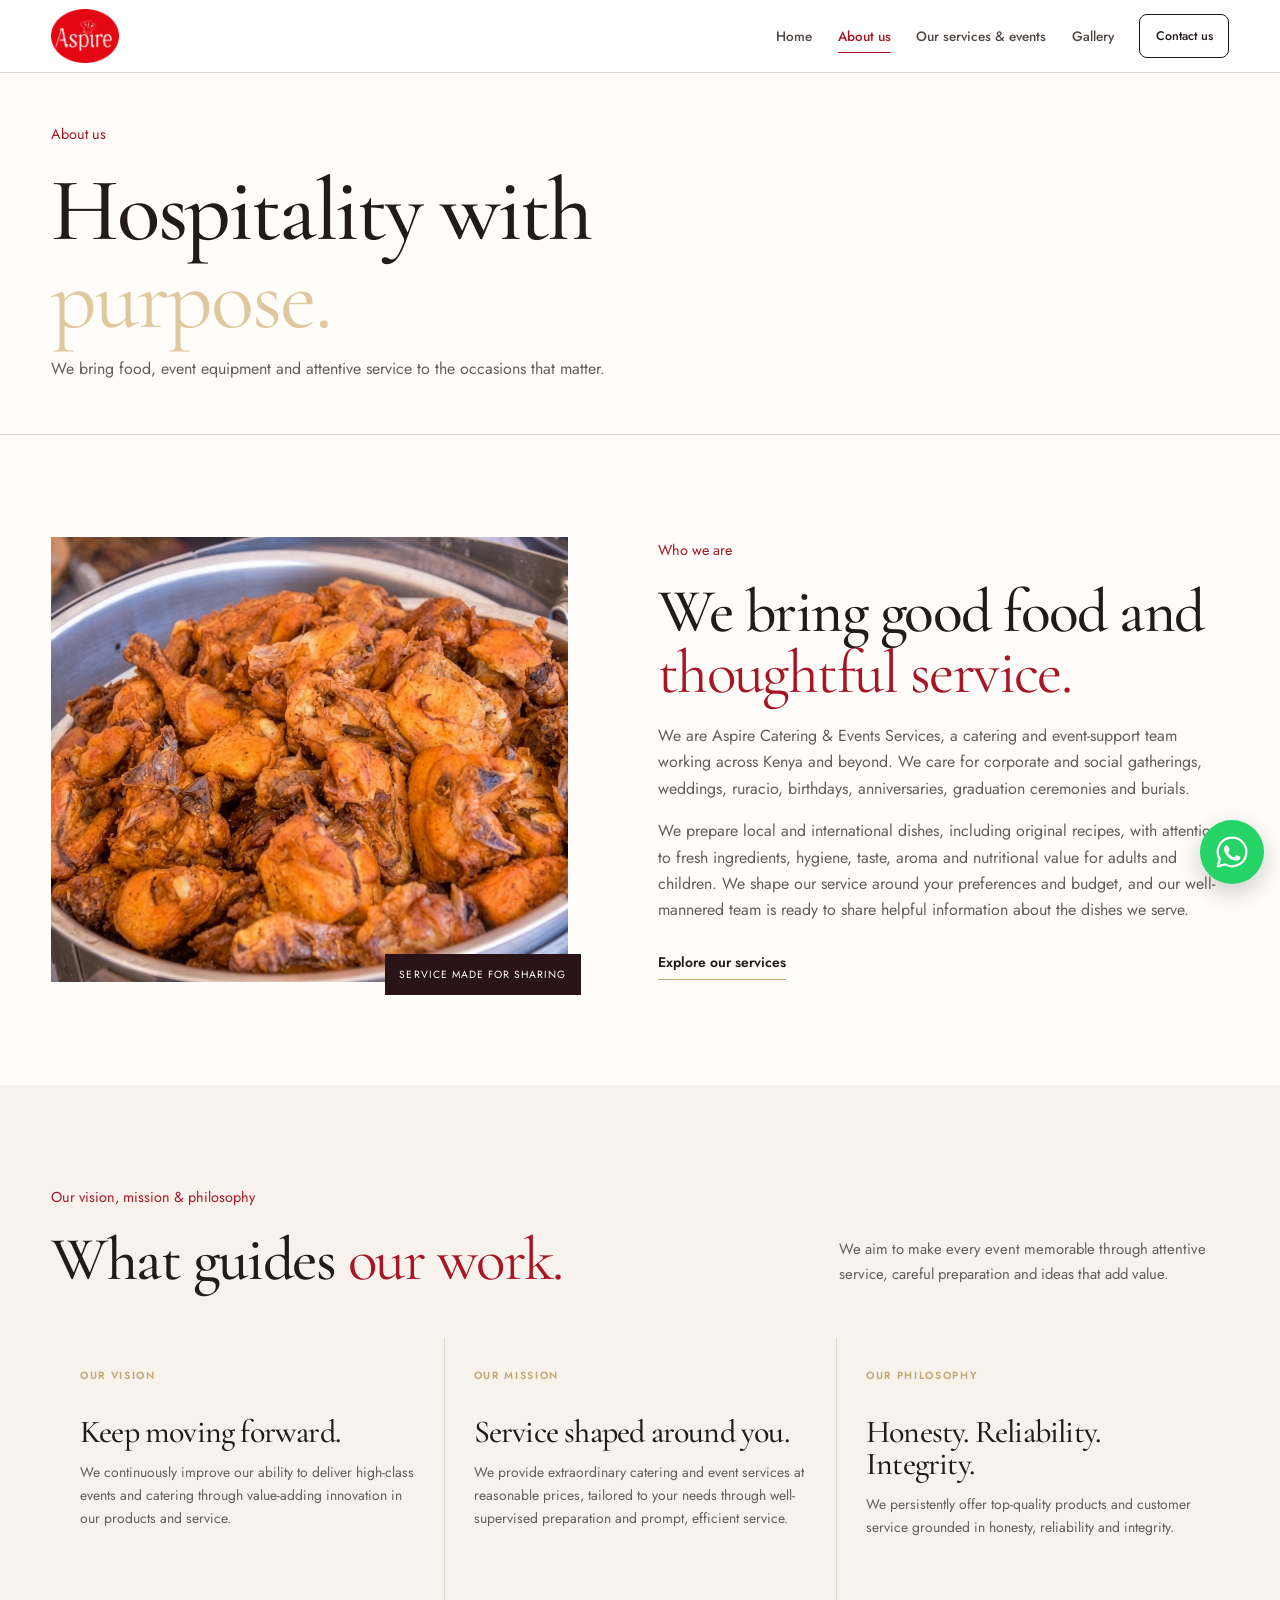
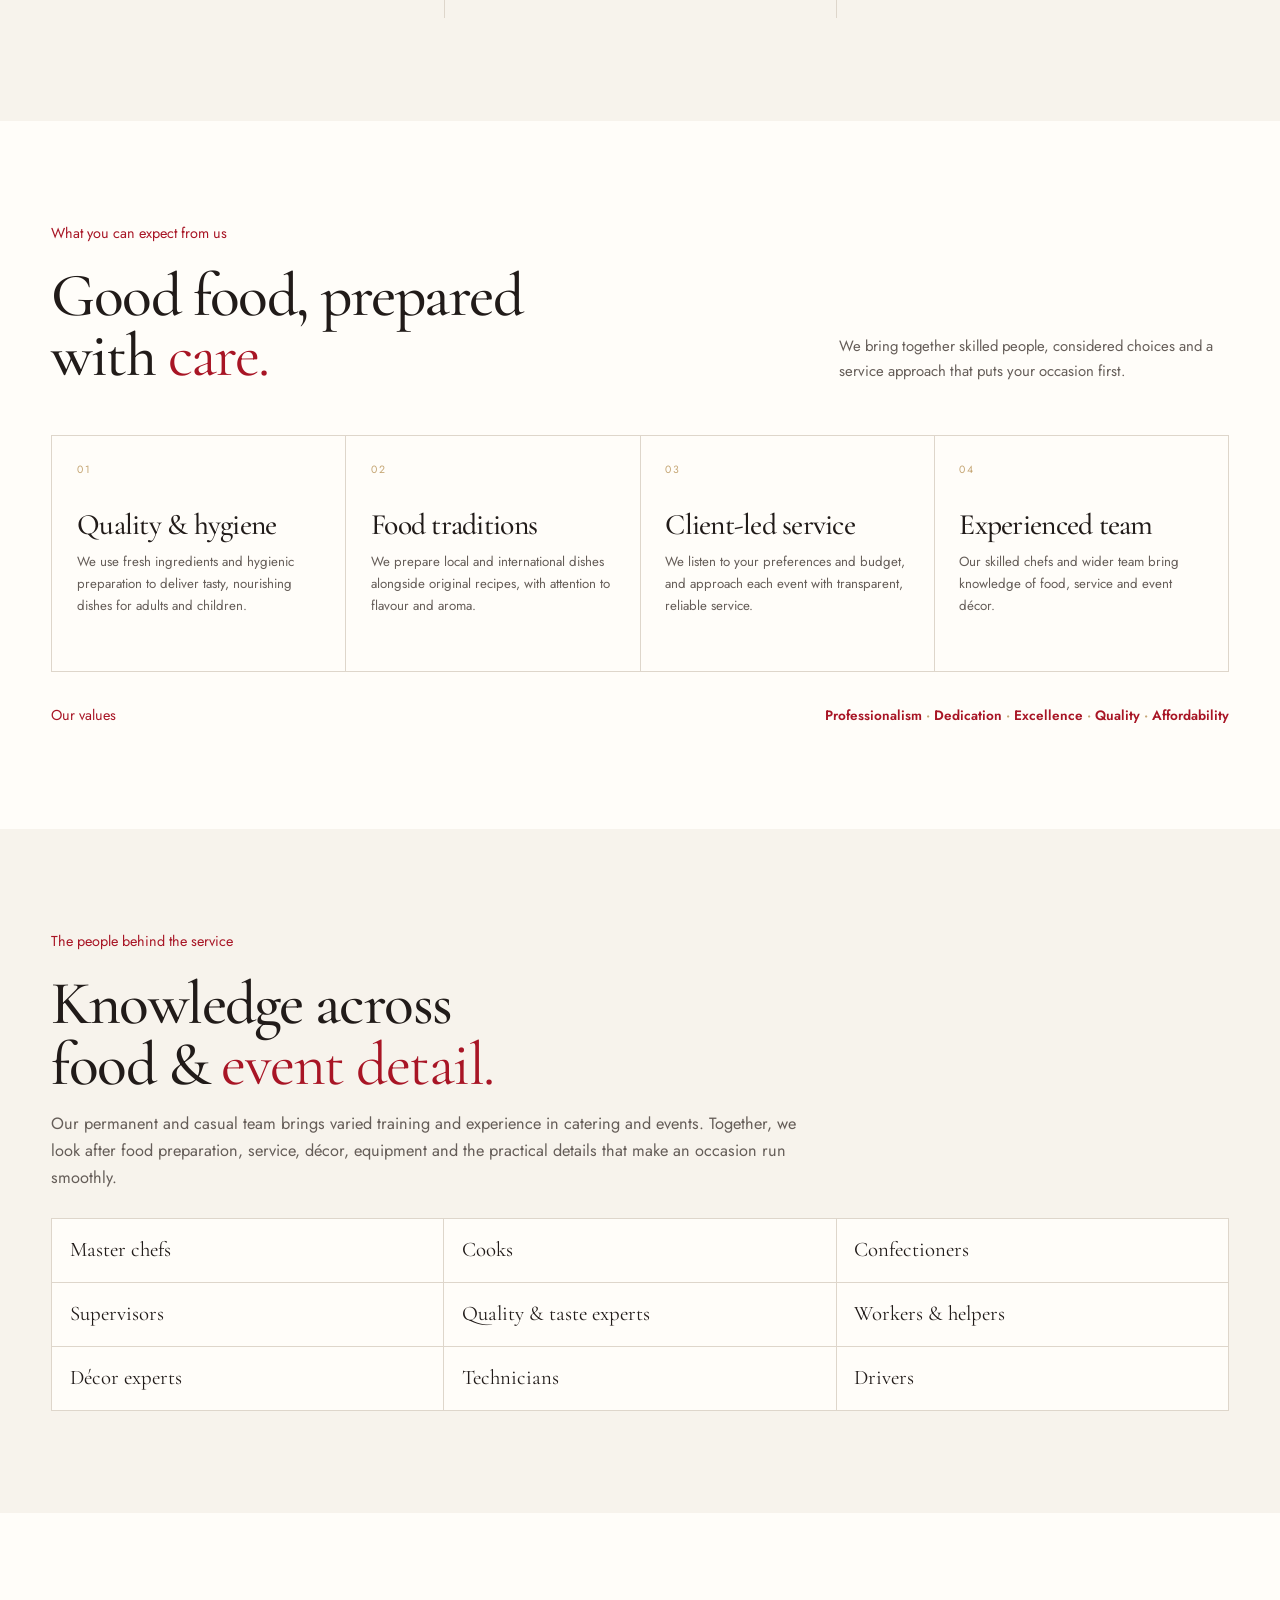
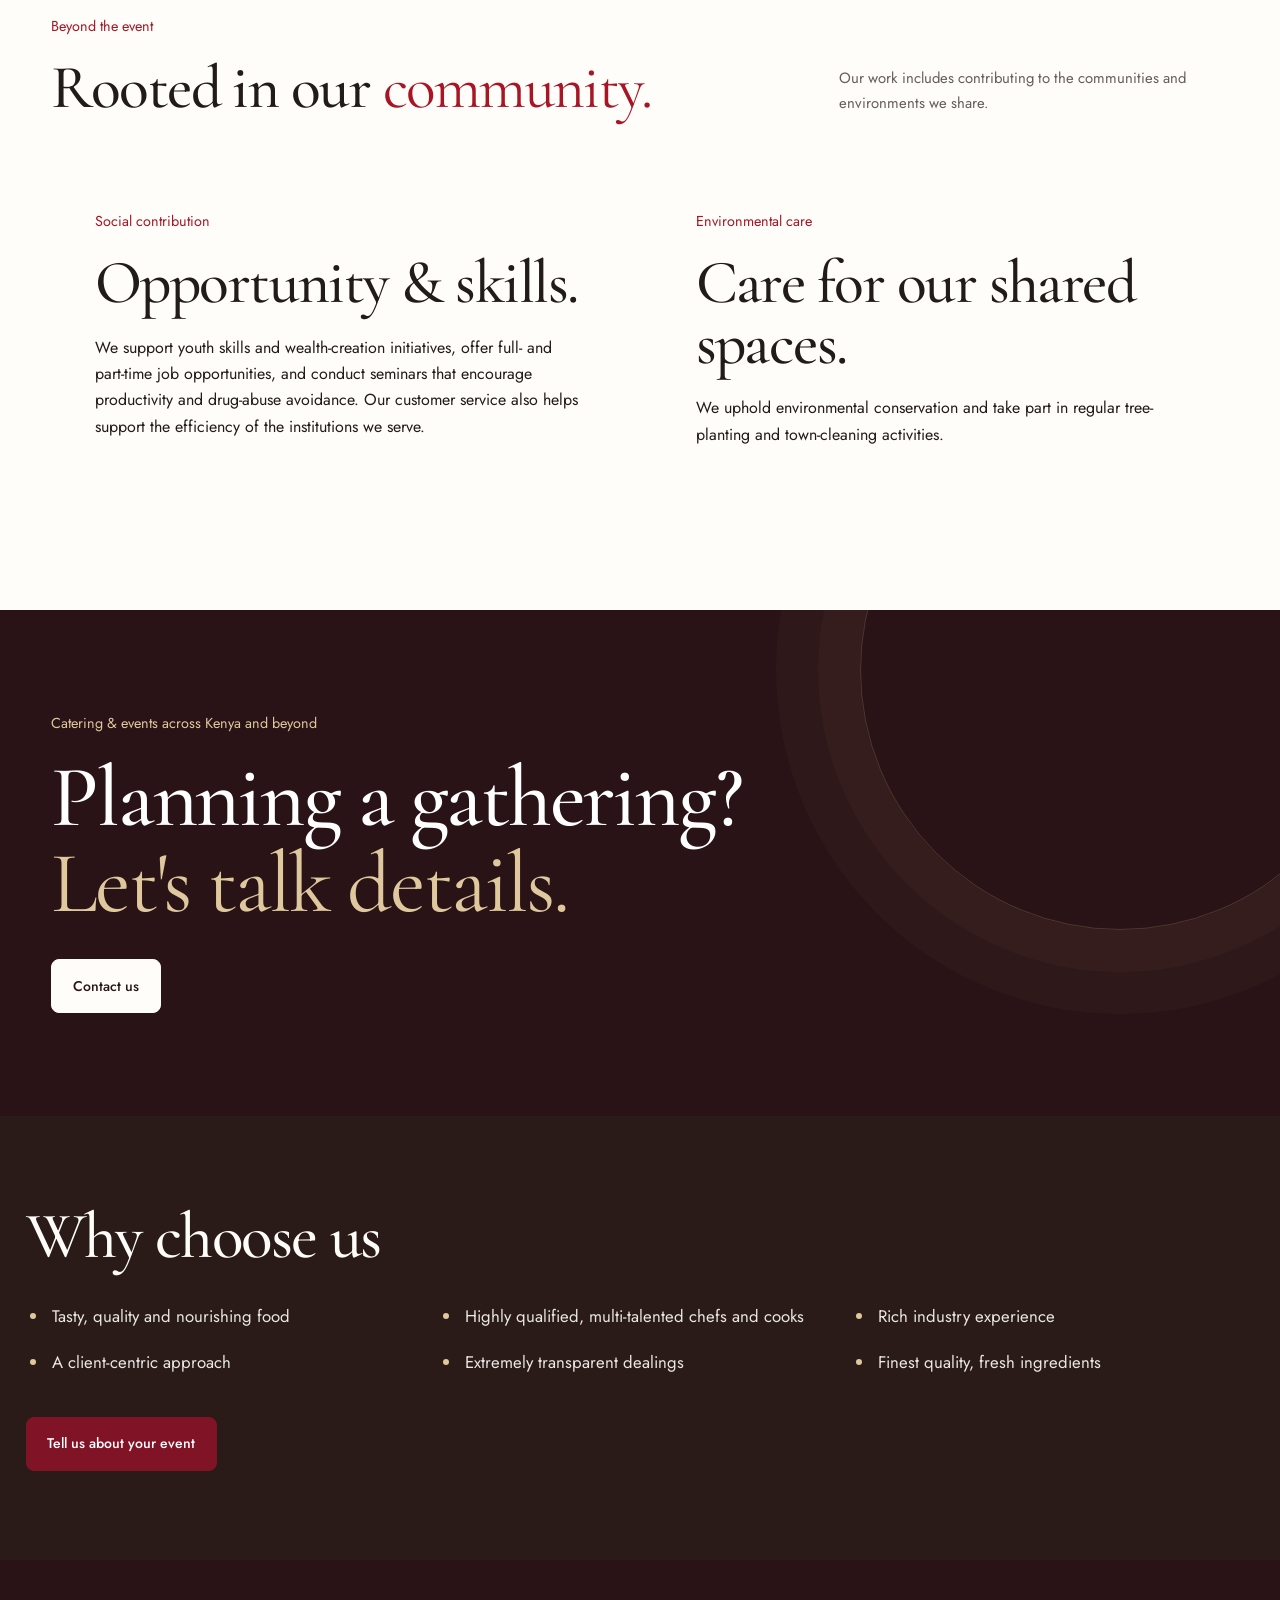
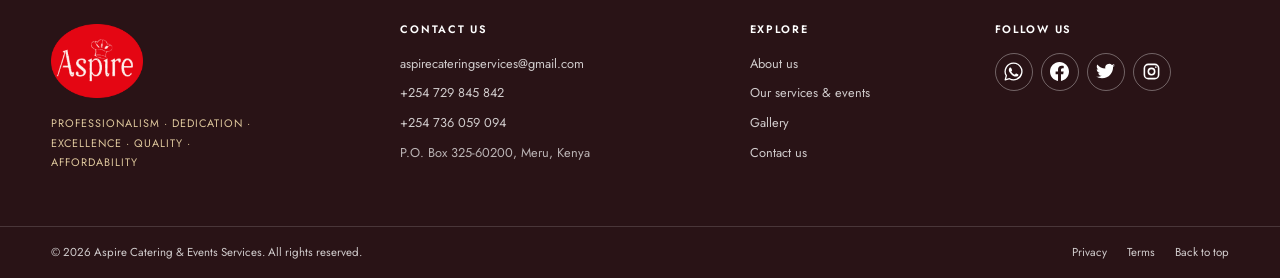
==== commit 0137cde2: "Refactor terms.html for improved readability and structure; update content for clarity and consisten" ====
--- a/about.html
+++ b/about.html
@@ -28,17 +28,7 @@
     </head>
     <body>
         <a class="skip-link" href="#main">Skip to content</a>
-        <div class="utility-bar">
-            <div class="container utility-bar__inner">
-                <p>
-                    Meru, Kenya <span aria-hidden="true">·</span> We cater and
-                    support events across Kenya and beyond
-                </p>
-                <a href="tel:+254729845842"
-                    >Call us <span aria-hidden="true">↗</span></a
-                >
-            </div>
-        </div>
+
         <header class="site-header">
             <div class="container site-header__inner">
                 <a class="brand" href="/" aria-label="Aspire home"
@@ -69,21 +59,14 @@
                     ><a href="/services.html" data-nav-link
                         >Our services &amp; events</a
                     ><a href="/gallery.html" data-nav-link>Gallery</a
-                    ><a href="/contact.html" data-nav-link>Contact us</a
-                    ><a class="nav-cta" href="/contact.html"
-                        >Talk to us <span aria-hidden="true">↗</span></a
+                    ><a class="nav-cta" href="/contact.html" data-nav-link
+                        >Contact us</a
                     >
                 </nav>
             </div>
         </header>
         <main id="main">
             <section class="page-hero page-hero--about">
-                <img
-                    src="/images/events/garden-event-setup.jpg"
-                    alt="Garden event setup beneath mature trees"
-                    fetchpriority="high"
-                />
-                <div class="page-hero__shade"></div>
                 <div class="container page-hero__content">
                     <p class="eyebrow eyebrow--light">About us</p>
                     <h1>Hospitality with<br /><em>purpose.</em></h1>
@@ -93,10 +76,6 @@
                     </p>
                 </div>
             </section>
-            <nav class="breadcrumbs container" aria-label="Breadcrumb">
-                <a href="/">Home</a><span aria-hidden="true">/</span
-                ><span aria-current="page">About us</span>
-            </nav>
 
             <section class="section container split-section">
                 <div class="split-section__image reveal">
@@ -128,8 +107,7 @@
                         serve.
                     </p>
                     <a class="text-link" href="/services.html"
-                        >Explore our services
-                        <span aria-hidden="true">↗</span></a
+                        >Explore our services</a
                     >
                 </div>
             </section>
@@ -162,7 +140,9 @@
                                 service.
                             </p>
                         </article>
-                        <article class="purpose-card purpose-card--dark reveal">
+                        <article
+                            class="purpose-card purpose-card--light reveal"
+                        >
                             <span class="purpose-card__label">Our mission</span>
                             <h3>Service shaped around you.</h3>
                             <p>
@@ -172,7 +152,9 @@
                                 prompt, efficient service.
                             </p>
                         </article>
-                        <article class="purpose-card purpose-card--red reveal">
+                        <article
+                            class="purpose-card purpose-card--light reveal"
+                        >
                             <span class="purpose-card__label"
                                 >Our philosophy</span
                             >
@@ -295,10 +277,8 @@
                             institutions we serve.
                         </p>
                     </article>
-                    <article
-                        class="impact-card impact-card--environment reveal"
-                    >
-                        <p class="eyebrow eyebrow--light">Environmental care</p>
+                    <article class="impact-card reveal">
+                        <p class="eyebrow">Environmental care</p>
                         <h2>Care for our shared spaces.</h2>
                         <p>
                             We uphold environmental conservation and take part
@@ -318,7 +298,25 @@
                         Planning a gathering?<br /><em>Let's talk details.</em>
                     </h2>
                     <a class="button button--light" href="/contact.html"
-                        >Contact us <span aria-hidden="true">↗</span></a
+                        >Contact us</a
+                    >
+                </div>
+            </section>
+            <section class="why-choose">
+                <div class="why-choose__inner">
+                    <h2>Why choose us</h2>
+                    <ul class="why-choose__list">
+                        <li>Tasty, quality and nourishing food</li>
+                        <li>
+                            Highly qualified, multi-talented chefs and cooks
+                        </li>
+                        <li>Rich industry experience</li>
+                        <li>A client-centric approach</li>
+                        <li>Extremely transparent dealings</li>
+                        <li>Finest quality, fresh ingredients</li>
+                    </ul>
+                    <a class="button why-choose__button" href="/contact.html"
+                        >Tell us about your event</a
                     >
                 </div>
             </section>
@@ -363,26 +361,90 @@
                             target="_blank"
                             rel="noopener noreferrer"
                             aria-label="WhatsApp"
-                            ><span aria-hidden="true">wa</span></a
+                            ><svg
+                                class="social-icon social-icon--whatsapp"
+                                viewBox="0 0 32 32"
+                                aria-hidden="true"
+                                focusable="false"
+                            >
+                                <path
+                                    d="M16 3.2A12.7 12.7 0 0 0 5.1 22.4L3.4 28.7l6.5-1.7A12.7 12.7 0 1 0 16 3.2Z"
+                                    fill="none"
+                                    stroke="currentColor"
+                                    stroke-width="2"
+                                    stroke-linecap="round"
+                                    stroke-linejoin="round"
+                                />
+                                <path
+                                    d="M11.3 9.7c-.4 0-.8.2-1.1.6-.4.5-1.3 1.4-1.3 3.3s1.3 3.8 1.5 4.1c.2.3 2.5 4 6.1 5.4 3 .9 3.6.7 4.3.6.7-.1 2.1-.8 2.4-1.6.3-.8.3-1.5.2-1.6-.1-.1-.3-.2-.7-.4l-2.4-1.1c-.3-.1-.6-.2-.8.2-.2.3-.9 1.1-1.1 1.3-.2.2-.4.3-.8.1-.4-.2-1.7-.6-3.2-2-.9-.8-1.5-1.8-1.7-2.2-.2-.3 0-.5.2-.7l.6-.7c.2-.2.2-.4.3-.6.1-.2 0-.5 0-.7l-1.1-2.5c-.3-.6-.6-.7-.9-.7Z"
+                                    fill="currentColor"
+                                /></svg></a
                         ><span
                             class="social-link social-slot"
                             data-social-slot="facebook"
                             role="img"
-                            aria-label="Facebook link to be added"
-                            ><span aria-hidden="true">f</span></span
+                            aria-label="Facebook icon"
+                            ><svg
+                                class="social-icon"
+                                viewBox="0 0 24 24"
+                                aria-hidden="true"
+                                focusable="false"
+                            >
+                                <path
+                                    fill="currentColor"
+                                    d="M24 12.073C24 5.405 18.627 0 12 0S0 5.405 0 12.073c0 6.016 4.388 11.025 10.125 11.928v-8.437H7.078v-3.49h3.047V9.41c0-3.023 1.792-4.703 4.533-4.703 1.312 0 2.686.235 2.686.235v2.953h-1.513c-1.49 0-1.954.932-1.954 1.885v2.294h3.328l-.532 3.49h-2.796v8.437C19.612 23.098 24 18.089 24 12.073Z"
+                                /></svg></span
                         ><span
                             class="social-link social-slot"
                             data-social-slot="twitter"
                             role="img"
-                            aria-label="Twitter link to be added"
-                            ><span aria-hidden="true">t</span></span
+                            aria-label="Twitter icon"
+                            ><svg
+                                class="social-icon"
+                                viewBox="0 0 24 24"
+                                aria-hidden="true"
+                                focusable="false"
+                            >
+                                <path
+                                    fill="currentColor"
+                                    d="M23.953 4.57a10 10 0 0 1-2.825.775 4.932 4.932 0 0 0 2.163-2.723 9.99 9.99 0 0 1-3.127 1.195 4.92 4.92 0 0 0-8.384 4.482A13.98 13.98 0 0 1 1.64 3.162a4.822 4.822 0 0 0-.666 2.475c0 1.708.87 3.216 2.188 4.096a4.904 4.904 0 0 1-2.229-.616v.06c0 2.385 1.697 4.374 3.95 4.827a4.935 4.935 0 0 1-2.224.085c.627 1.956 2.445 3.379 4.6 3.419A9.896 9.896 0 0 1 0 18.407a13.94 13.94 0 0 0 7.548 2.212c9.057 0 14.01-7.504 14.01-14.01 0-.213-.005-.425-.014-.636A10.012 10.012 0 0 0 24 4.59Z"
+                                /></svg></span
                         ><span
                             class="social-link social-slot"
                             data-social-slot="instagram"
                             role="img"
-                            aria-label="Instagram link to be added"
-                            ><span aria-hidden="true">ig</span></span
-                        >
+                            aria-label="Instagram icon"
+                            ><svg
+                                class="social-icon"
+                                viewBox="0 0 24 24"
+                                aria-hidden="true"
+                                focusable="false"
+                            >
+                                <rect
+                                    x="3"
+                                    y="3"
+                                    width="18"
+                                    height="18"
+                                    rx="5"
+                                    fill="none"
+                                    stroke="currentColor"
+                                    stroke-width="2"
+                                />
+                                <circle
+                                    cx="12"
+                                    cy="12"
+                                    r="4"
+                                    fill="none"
+                                    stroke="currentColor"
+                                    stroke-width="2"
+                                />
+                                <circle
+                                    cx="17.5"
+                                    cy="6.5"
+                                    r="1"
+                                    fill="currentColor"
+                                /></svg
+                        ></span>
                     </nav>
                 </div>
             </div>
@@ -395,7 +457,7 @@
                     <div>
                         <a href="/privacy.html">Privacy</a
                         ><a href="/terms.html">Terms</a
-                        ><a href="#main">Back to top ↑</a>
+                        ><a href="#main">Back to top</a>
                     </div>
                 </div>
             </div>
--- a/styles.css
+++ b/styles.css
@@ -258,27 +258,6 @@
     background: var(--ink);
     transition: transform 0.2s ease;
 }
-.eyebrow {
-    display: flex;
-    align-items: center;
-    gap: 0.7rem;
-    margin-bottom: 1.3rem;
-    color: var(--red);
-    font-size: 0.68rem;
-    font-weight: 600;
-    letter-spacing: 0.19em;
-    line-height: 1.5;
-    text-transform: uppercase;
-}
-.eyebrow__rule {
-    display: inline-block;
-    width: 31px;
-    height: 1px;
-    background: currentColor;
-}
-.eyebrow--light {
-    color: var(--champagne-light);
-}
 .text-link {
     display: inline-flex;
     align-items: center;
@@ -297,29 +276,8 @@
     gap: 1rem;
     color: var(--red);
 }
-.button {
-    display: inline-flex;
-    align-items: center;
-    justify-content: center;
-    gap: 1rem;
-    min-height: 52px;
-    padding: 0.85rem 1.3rem;
-    border: 1px solid transparent;
-    font-size: 0.82rem;
-    font-weight: 600;
-    letter-spacing: 0.025em;
-    transition:
-        transform 0.2s ease,
-        background 0.2s ease,
-        color 0.2s ease,
-        border-color 0.2s ease;
-}
 .button:hover {
     transform: translateY(-2px);
-}
-.button--dark {
-    background: var(--ink);
-    color: var(--white);
 }
 .button--dark:hover {
     background: var(--red);
@@ -331,17 +289,9 @@
 .button--red:hover {
     background: var(--wine);
 }
-.button--light {
-    border-color: rgba(255, 255, 255, 0.7);
-    color: white;
-}
 .button--light:hover {
     background: white;
     color: var(--wine);
-}
-.button--outline {
-    border-color: var(--champagne);
-    color: var(--ink);
 }
 .button--outline:hover {
     background: var(--wine);
@@ -402,95 +352,6 @@
     border-radius: 50%;
     background: var(--champagne);
 }
-.hero__media {
-    position: relative;
-    min-height: 535px;
-}
-.hero__main-photo {
-    position: absolute;
-    inset: 0 0 36px 34px;
-    overflow: hidden;
-    margin: 0;
-    background: var(--wine);
-}
-.hero__main-photo::after {
-    position: absolute;
-    inset: 40% 0 0;
-    background: linear-gradient(0deg, rgba(25, 13, 14, 0.8), transparent);
-    content: "";
-}
-.hero__main-photo img {
-    width: 100%;
-    height: 100%;
-    object-fit: cover;
-}
-.hero__main-photo figcaption {
-    position: absolute;
-    z-index: 2;
-    right: 2rem;
-    bottom: 1.8rem;
-    left: 2rem;
-    display: grid;
-    gap: 0.25rem;
-    color: white;
-    text-align: right;
-}
-.hero__main-photo figcaption span {
-    color: var(--champagne-light);
-    font-size: 0.66rem;
-    letter-spacing: 0.18em;
-    text-transform: uppercase;
-}
-.hero__main-photo figcaption strong {
-    font-family: "Cormorant Garamond", serif;
-    font-size: 2.1rem;
-    font-weight: 500;
-}
-.hero__inset {
-    position: absolute;
-    z-index: 3;
-    bottom: 0;
-    left: 0;
-    width: clamp(180px, 36%, 270px);
-    margin: 0;
-    padding: 0.5rem;
-    background: var(--paper-strong);
-    box-shadow: var(--shadow);
-}
-.hero__inset img {
-    width: 100%;
-    height: clamp(150px, 17vw, 220px);
-    aspect-ratio: 1.12;
-    object-fit: cover;
-}
-.hero__inset figcaption {
-    padding: 0.65rem 0.25rem 0.2rem;
-    color: var(--ink-soft);
-    font-size: 0.65rem;
-    letter-spacing: 0.12em;
-    text-transform: uppercase;
-}
-.hero__seal {
-    position: absolute;
-    top: -1rem;
-    right: -1rem;
-    display: flex;
-    width: 64px;
-    height: 64px;
-    align-items: center;
-    justify-content: center;
-    gap: 0.08rem;
-    border: 1px solid var(--champagne);
-    border-radius: 50%;
-    background: var(--paper-strong);
-    color: var(--red);
-    font-family: "Cormorant Garamond", serif;
-    font-size: 1.35rem;
-}
-.hero__seal span {
-    padding-inline: 0.2rem;
-    color: var(--champagne);
-}
 .intro-band {
     background: var(--wine);
     color: var(--white);
@@ -553,39 +414,6 @@
 }
 .section-heading--wide {
     margin-bottom: 3.5rem;
-}
-.occasion-grid {
-    display: grid;
-    grid-template-columns: repeat(4, 1fr);
-    border: 1px solid var(--line);
-}
-.occasion-card {
-    min-height: 255px;
-    padding: 1.5rem;
-    border-right: 1px solid var(--line);
-}
-.occasion-card:last-child {
-    border-right: 0;
-}
-.occasion-card--accent {
-    background: var(--paper);
-}
-.occasion-card__number {
-    display: inline-block;
-    margin-bottom: 2rem;
-    color: var(--champagne);
-    font-size: 0.66rem;
-    letter-spacing: 0.16em;
-}
-.occasion-card h3 {
-    min-height: 78px;
-    margin-bottom: 0.85rem;
-    font-size: clamp(1.7rem, 2.45vw, 2.4rem);
-}
-.occasion-card p {
-    margin: 0;
-    color: var(--ink-soft);
-    font-size: 0.85rem;
 }
 .service-preview-grid {
     display: grid;
@@ -731,24 +559,6 @@
     overflow: hidden;
     background: var(--wine);
     color: white;
-}
-.page-hero > img {
-    position: absolute;
-    inset: 0;
-    width: 100%;
-    height: 100%;
-    object-fit: cover;
-}
-.page-hero__shade {
-    position: absolute;
-    inset: 0;
-    background:
-        linear-gradient(
-            90deg,
-            rgba(22, 11, 13, 0.83),
-            rgba(22, 11, 13, 0.18) 80%
-        ),
-        linear-gradient(0deg, rgba(22, 11, 13, 0.5), transparent 75%);
 }
 .page-hero__content {
     position: relative;
@@ -1577,9 +1387,6 @@
     .hero {
         gap: 3rem;
     }
-    .hero__media {
-        min-height: 480px;
-    }
     .review-card {
         grid-template-columns: 48px 1fr;
     }
@@ -1671,16 +1478,6 @@
     .hero__values {
         margin-top: 2rem;
     }
-    .hero__media {
-        min-height: min(72vw, 520px);
-        margin-left: 1rem;
-    }
-    .hero__main-photo {
-        inset: 0 0 30px 28px;
-    }
-    .hero__inset {
-        width: clamp(170px, 34%, 250px);
-    }
     .intro-band__inner {
         grid-template-columns: 1fr auto;
         gap: 1rem 2rem;
@@ -1693,20 +1490,6 @@
     .circle-arrow {
         grid-column: 2;
         grid-row: 1/3;
-    }
-    .occasion-grid {
-        grid-template-columns: 1fr 1fr;
-    }
-    .occasion-card {
-        min-height: 225px;
-        border-bottom: 1px solid var(--line);
-    }
-    .occasion-card:nth-child(2) {
-        border-right: 0;
-    }
-    .occasion-card:nth-child(3),
-    .occasion-card:nth-child(4) {
-        border-bottom: 0;
     }
     .service-preview-grid {
         gap: 2rem;
@@ -1806,32 +1589,6 @@
         flex-direction: column;
         gap: 1rem;
     }
-    .hero__media {
-        min-height: 440px;
-        margin-left: 0.15rem;
-    }
-    .hero__main-photo {
-        inset: 0 0 28px 18px;
-    }
-    .hero__main-photo figcaption {
-        right: 1rem;
-        bottom: 1rem;
-        left: 1rem;
-    }
-    .hero__main-photo figcaption strong {
-        font-size: 1.75rem;
-    }
-    .hero__inset {
-        display: none;
-        width: 172px;
-        padding: 0.4rem;
-    }
-    .hero__seal {
-        right: -0.4rem;
-        width: 54px;
-        height: 54px;
-        font-size: 1.1rem;
-    }
     .hero__values {
         gap: 0.5rem;
         font-size: 0.55rem;
@@ -1860,20 +1617,6 @@
     }
     .section-heading h2 {
         font-size: clamp(2.8rem, 11vw, 3.8rem);
-    }
-    .occasion-card {
-        min-height: 210px;
-        padding: 1.1rem;
-    }
-    .occasion-card__number {
-        margin-bottom: 1.5rem;
-    }
-    .occasion-card h3 {
-        min-height: 0;
-        font-size: 1.8rem;
-    }
-    .occasion-card p {
-        font-size: 0.8rem;
     }
     .service-preview-grid {
         grid-template-columns: 1fr;
@@ -2044,15 +1787,6 @@
     }
 }
 
-/* Small refinement: retain eyebrow labels while removing their decorative rules. */
-.eyebrow {
-    display: block;
-}
-.eyebrow__rule {
-    display: none;
-}
-
-/* Scroll-led gallery: center slides grow, neighboring images recede. */
 .gallery-scroll {
     position: relative;
     width: 100%;
@@ -2115,7 +1849,6 @@
     display: none;
 }
 
-/* Fixed WhatsApp action: icon-only green circle with a clear pulse. */
 .whatsapp-float {
     right: 1rem;
     bottom: 1rem;
@@ -2234,7 +1967,6 @@
     }
 }
 
-/* Two-family typography refinement: no italic styles or separate eyebrow treatment. */
 em,
 i,
 cite,
@@ -2242,6 +1974,450 @@
 var {
     font-style: normal;
 }
+
+.hero--photo {
+    position: relative;
+    display: block;
+    min-height: min(790px, calc(100svh - 100px));
+    padding: 0;
+    overflow: hidden;
+    isolation: isolate;
+    background: var(--wine);
+    color: #fff;
+}
+.hero--photo .hero__backdrop {
+    position: absolute;
+    z-index: 0;
+    inset: 0;
+    width: 100%;
+    height: 100%;
+    max-width: none;
+    object-fit: cover;
+    object-position: center 53%;
+}
+.hero--photo .hero__shade {
+    position: absolute;
+    z-index: 1;
+    inset: 0;
+    background:
+        linear-gradient(
+            90deg,
+            rgba(24, 13, 16, 0.02) 0%,
+            rgba(24, 13, 16, 0.04) 35%,
+            rgba(24, 13, 16, 0.44) 57%,
+            rgba(24, 13, 16, 0.76) 100%
+        ),
+        linear-gradient(0deg, rgba(20, 10, 13, 0.38), transparent 42%);
+}
+.hero--photo .hero__inner {
+    position: relative;
+    z-index: 2;
+    display: flex;
+    min-height: inherit;
+    align-items: center;
+    justify-content: flex-end;
+}
+.hero--photo .hero__copy {
+    flex: 0 1 550px;
+    width: min(550px, 47vw);
+    margin-left: auto;
+    margin-right: clamp(1rem, 6vw, 6rem);
+    padding-block: 4rem 5.2rem;
+    color: #fff;
+}
+.hero--photo .eyebrow {
+    color: #f0d7b0;
+}
+.hero--photo h1 {
+    max-width: 620px;
+    color: #fff;
+    font-size: clamp(4.1rem, 7vw, 7.25rem);
+    line-height: 0.94;
+}
+.hero--photo .hero__intro {
+    max-width: 490px;
+    color: rgba(255, 255, 255, 0.9);
+    font-size: 1.05rem;
+}
+.hero--photo .hero__values {
+    color: rgba(255, 255, 255, 0.84);
+}
+.hero--photo .hero__values i {
+    background: rgba(255, 255, 255, 0.58);
+}
+.hero--photo .text-link {
+    color: #fff;
+    border-color: rgba(255, 255, 255, 0.62);
+}
+.hero__scroll {
+    position: absolute;
+    z-index: 3;
+    bottom: 1.35rem;
+    left: 50%;
+    display: flex;
+    flex-direction: column;
+    align-items: center;
+    gap: 0.35rem;
+    color: #fff;
+    font-size: 0.72rem;
+    font-weight: 500;
+    letter-spacing: 0.03em;
+    transform: translateX(-50%);
+}
+.hero__scroll svg {
+    width: 22px;
+    height: 22px;
+    animation: hero-arrow-bob 1.8s ease-in-out infinite;
+}
+@keyframes hero-arrow-bob {
+    0%,
+    100% {
+        transform: translateY(0);
+    }
+    50% {
+        transform: translateY(5px);
+    }
+}
+.button:hover,
+.button:focus-visible {
+    transform: translateY(-2px);
+    box-shadow: 0 12px 26px rgba(25, 12, 15, 0.2);
+}
+.nav-cta {
+    border-radius: 999px;
+}
+.page-hero {
+    display: block;
+    min-height: 0;
+    align-items: initial;
+    overflow: visible;
+    padding-block: clamp(1.8rem, 4vw, 3.2rem);
+    border-bottom: 1px solid var(--line);
+    background: var(--paper-strong);
+    color: var(--ink);
+}
+.page-hero > img,
+.page-hero__content {
+    position: relative;
+    z-index: auto;
+    padding-block: 0;
+}
+.page-hero__content h1 {
+    color: var(--ink);
+}
+.page-hero__content .eyebrow {
+    color: var(--red);
+}
+.page-hero__content p:not(.eyebrow) {
+    max-width: 760px;
+    color: var(--ink-soft);
+}
+.home-page .service-preview {
+    border: 0;
+    background: transparent;
+    box-shadow: none;
+}
+.home-page .service-preview__image {
+    overflow: hidden;
+    border-radius: 16px;
+}
+.home-page .service-preview__body {
+    padding-inline: 0;
+}
+.home-page .review-card {
+    padding-inline: 0;
+    border: 0;
+    border-block: 1px solid var(--line);
+    border-radius: 0;
+    background: transparent;
+    box-shadow: none;
+}
+@media (max-width: 760px) {
+    .hero--photo {
+        min-height: min(790px, calc(100svh - 72px));
+    }
+    .hero--photo .hero__backdrop {
+        object-position: 37% center;
+    }
+    .hero--photo .hero__shade {
+        background:
+            linear-gradient(
+                180deg,
+                rgba(20, 10, 13, 0.02) 0%,
+                rgba(20, 10, 13, 0.12) 24%,
+                rgba(20, 10, 13, 0.7) 57%,
+                rgba(20, 10, 13, 0.91) 100%
+            ),
+            linear-gradient(
+                90deg,
+                rgba(20, 10, 13, 0.16),
+                rgba(20, 10, 13, 0.02)
+            );
+    }
+    .hero--photo .hero__inner {
+        align-items: flex-end;
+        padding-bottom: 4rem;
+    }
+    .hero--photo .hero__copy {
+        flex: 1 1 auto;
+        width: 100%;
+        max-width: 600px;
+        margin: 0;
+        padding-block: 2rem 1.5rem;
+    }
+    .hero--photo h1 {
+        font-size: clamp(3.45rem, 13vw, 5.2rem);
+    }
+    .hero__scroll {
+        right: 1.15rem;
+        bottom: 1rem;
+        left: auto;
+        flex-direction: row;
+        gap: 0.45rem;
+        transform: none;
+    }
+    .hero__scroll svg {
+        width: 19px;
+        height: 19px;
+    }
+}
+@media (max-width: 430px) {
+    .hero--photo .hero__copy {
+        padding-bottom: 2.2rem;
+    }
+    .hero--photo h1 {
+        font-size: clamp(3.15rem, 13.2vw, 4.25rem);
+    }
+    .hero--photo .hero__actions {
+        align-items: flex-start;
+        gap: 0.9rem;
+    }
+}
+@media (prefers-reduced-motion: reduce) {
+    .hero__scroll svg {
+        animation: none;
+    }
+}
+
+.home-occasions .section-heading {
+    margin-bottom: clamp(2rem, 4vw, 3.5rem);
+}
+.occasion-feature {
+    display: grid;
+    grid-template-columns: 0.88fr 1.12fr;
+    align-items: start;
+    gap: clamp(3rem, 7vw, 7rem);
+}
+.occasion-feature__stories {
+    min-width: 0;
+}
+.occasion-story {
+    position: relative;
+    display: flex;
+    min-height: 63svh;
+    flex-direction: column;
+    justify-content: center;
+    padding: 2.2rem 1.5rem 2.2rem 0;
+    border-bottom: 1px solid var(--line);
+    opacity: 0.46;
+    transform: translateX(4px);
+    transition:
+        opacity 0.45s ease,
+        transform 0.45s ease;
+}
+.occasion-story:last-child {
+    border-bottom: 0;
+}
+.occasion-story.is-active {
+    opacity: 1;
+    transform: translateX(0);
+}
+.occasion-story__meta {
+    display: flex;
+    align-items: center;
+    justify-content: space-between;
+    margin-bottom: 1.2rem;
+}
+.occasion-story__number {
+    color: var(--red);
+    font-family: "Cormorant Garamond", serif;
+    font-size: 2.2rem;
+    line-height: 1;
+}
+.occasion-story__arrow {
+    display: grid;
+    width: 38px;
+    height: 38px;
+    place-items: center;
+    border: 1px solid var(--champagne);
+    border-radius: 50%;
+    color: var(--red);
+    font-size: 1rem;
+    transition:
+        background 0.25s,
+        color 0.25s,
+        transform 0.25s;
+}
+.occasion-story.is-active .occasion-story__arrow {
+    transform: rotate(-45deg);
+    background: var(--wine);
+    color: var(--paper-strong);
+}
+.occasion-story h3 {
+    max-width: 600px;
+    margin-bottom: 1rem;
+    font-size: clamp(2.35rem, 4vw, 4.3rem);
+    line-height: 0.99;
+}
+.occasion-story p {
+    max-width: 475px;
+    margin-bottom: 1.3rem;
+    color: var(--ink-soft);
+}
+.occasion-story__mobile-image {
+    display: none;
+}
+.occasion-feature__visual {
+    position: sticky;
+    top: calc(var(--nav-height) + 2rem);
+    height: min(73svh, 740px);
+    min-height: 430px;
+    margin: 1rem 0 0;
+    isolation: isolate;
+}
+.occasion-feature__visual::before {
+    position: absolute;
+    z-index: 2;
+    top: 9%;
+    right: -1.2rem;
+    width: 104px;
+    height: 104px;
+    border: 1px solid var(--champagne);
+    border-radius: 50%;
+    content: "";
+    pointer-events: none;
+}
+.occasion-feature__visual > img {
+    width: 100%;
+    height: 100%;
+    object-fit: cover;
+    border-radius: 2rem 10rem 2rem 7rem;
+    transition:
+        opacity 0.32s ease,
+        transform 0.55s cubic-bezier(0.2, 0.7, 0.25, 1),
+        filter 0.32s ease;
+}
+.occasion-feature__visual > img.is-changing {
+    opacity: 0.28;
+    transform: scale(1.018);
+    filter: blur(1px);
+}
+.occasion-feature__visual figcaption {
+    position: absolute;
+    right: 0;
+    bottom: 0;
+    left: 0;
+    display: flex;
+    align-items: flex-end;
+    justify-content: space-between;
+    gap: 1rem;
+    padding: 4rem 1.5rem 1.3rem;
+    border-radius: 0 0 2rem 7rem;
+    background: linear-gradient(0deg, rgba(28, 15, 17, 0.78), transparent);
+    color: white;
+}
+.occasion-feature__caption {
+    font-family: "Cormorant Garamond", serif;
+    font-size: clamp(1.5rem, 2.5vw, 2.5rem);
+    line-height: 1.05;
+}
+.occasion-feature__index {
+    flex: 0 0 auto;
+    color: var(--champagne-light);
+    font-size: 0.7rem;
+    letter-spacing: 0.06em;
+}
+.occasion-feature__hint {
+    display: flex;
+    align-items: center;
+    justify-content: center;
+    gap: 0.65rem;
+    margin: 1.1rem 0 0;
+    color: var(--ink-soft);
+    font-size: 0.78rem;
+}
+.occasion-feature__hint span {
+    color: var(--red);
+    font-size: 1rem;
+}
+.home-page .service-preview__image img {
+    border-radius: 1.5rem 5rem 1.5rem 1.5rem;
+}
+.home-page .service-preview__index {
+    top: auto;
+    bottom: 1rem;
+    left: 1rem;
+    border-radius: 999px;
+}
+.home-page .button--light {
+    border: 0;
+}
+@media (max-width: 900px) {
+    .occasion-feature {
+        grid-template-columns: 1fr;
+        gap: 0;
+    }
+    .occasion-feature__visual {
+        display: none;
+    }
+    .occasion-story {
+        min-height: 0;
+        padding: 2rem 0;
+        opacity: 1;
+        transform: none;
+    }
+    .occasion-story__mobile-image {
+        display: block;
+        width: 100%;
+        height: clamp(260px, 49svh, 480px);
+        margin: 0 0 1.4rem;
+        object-fit: cover;
+        border-radius: 2rem 8rem 1.5rem 4rem;
+    }
+    .occasion-story h3 {
+        font-size: clamp(2.25rem, 7vw, 3.5rem);
+    }
+    .occasion-feature__hint {
+        justify-content: flex-start;
+    }
+}
+@media (max-width: 560px) {
+    .occasion-story__mobile-image {
+        height: clamp(245px, 42svh, 360px);
+        border-radius: 1.4rem 6rem 1.4rem 3.5rem;
+    }
+    .occasion-story__meta {
+        margin-bottom: 0.9rem;
+    }
+    .occasion-story__number {
+        font-size: 1.9rem;
+    }
+    .occasion-story h3 {
+        font-size: 2.5rem;
+    }
+}
+@media (prefers-reduced-motion: reduce) {
+    .occasion-story,
+    .occasion-story__arrow,
+    .occasion-feature__visual > img {
+        transition: none;
+    }
+    .occasion-story {
+        opacity: 1;
+        transform: none;
+    }
+}
+
 .eyebrow {
     display: block;
     margin-bottom: 1.3rem;
@@ -2257,3 +2433,719 @@
 .eyebrow--light {
     color: var(--champagne-light);
 }
+.button {
+    display: inline-flex;
+    align-items: center;
+    justify-content: center;
+    gap: 1rem;
+    min-height: 54px;
+    padding: 0.9rem 1.3rem;
+    border: 1px solid transparent;
+    border-radius: 999px;
+    font-size: 0.88rem;
+    font-weight: 500;
+    letter-spacing: 0;
+    text-decoration: none;
+    transition:
+        transform 0.2s ease,
+        background 0.2s ease,
+        color 0.2s ease,
+        border-color 0.2s ease,
+        box-shadow 0.2s ease;
+    box-shadow: 0 7px 20px rgba(25, 12, 15, 0.12);
+}
+.button--dark {
+    background: var(--wine);
+    color: #fff;
+    border-color: var(--wine);
+}
+.button--light {
+    background: var(--paper-strong);
+    color: var(--wine);
+    border-color: var(--paper-strong);
+}
+.button--outline {
+    background: transparent;
+    color: var(--wine);
+    border-color: var(--wine);
+}
+em {
+    font-style: normal;
+}
+:root {
+    --nav-height: 72px;
+}
+.site-header {
+    background: #fff;
+    border-bottom: 1px solid var(--line);
+    backdrop-filter: none;
+}
+.site-header__inner {
+    min-height: var(--nav-height);
+}
+.brand img {
+    width: 68px;
+    height: 54px;
+}
+.nav-cta,
+.button,
+.filter-button {
+    border-radius: 8px;
+}
+.nav-cta {
+    gap: 0;
+    padding: 0.65rem 0.95rem;
+}
+.button {
+    box-shadow: none;
+}
+.button--light:hover,
+.button--light:focus-visible {
+    transform: translateY(-1px);
+    border-color: var(--champagne-light);
+    background: var(--champagne-light);
+    color: var(--wine);
+    box-shadow: 0 8px 20px rgba(25, 12, 15, 0.18);
+}
+.text-link {
+    gap: 0.4rem;
+}
+.home-page .site-header {
+    position: fixed;
+    top: 0;
+    right: 0;
+    left: 0;
+    width: 100%;
+    border-bottom-color: transparent;
+    background: transparent;
+    box-shadow: none;
+    backdrop-filter: none;
+    transition:
+        background-color 0.3s ease,
+        border-color 0.3s ease,
+        box-shadow 0.3s ease;
+}
+.home-page .site-header:not(.is-after-hero) .main-navigation > a:not(.nav-cta) {
+    color: #fff;
+}
+.home-page
+    .site-header:not(.is-after-hero)
+    .main-navigation
+    > a:not(.nav-cta):hover,
+.home-page
+    .site-header:not(.is-after-hero)
+    .main-navigation
+    > a:not(.nav-cta)[aria-current="page"] {
+    color: var(--champagne-light);
+}
+.home-page
+    .site-header:not(.is-after-hero)
+    .main-navigation
+    > a:not(.nav-cta)::after {
+    background: var(--champagne-light);
+}
+.home-page .site-header:not(.is-after-hero) .nav-cta {
+    border-color: rgba(255, 255, 255, 0.82);
+    background: transparent;
+    color: #fff;
+}
+.home-page .site-header:not(.is-after-hero) .nav-cta:hover {
+    border-color: #fff;
+    background: #fff;
+    color: var(--wine);
+}
+.home-page .site-header:not(.is-after-hero) .menu-toggle__bars i {
+    background: #fff;
+}
+.home-page .site-header.is-after-hero {
+    border-bottom-color: var(--line);
+    background: #fff;
+    box-shadow: 0 4px 20px rgba(22, 15, 13, 0.06);
+}
+.home-page .site-header.is-after-hero .main-navigation > a:not(.nav-cta) {
+    color: var(--ink);
+}
+.home-page .site-header.is-after-hero .main-navigation > a:not(.nav-cta):hover,
+.home-page
+    .site-header.is-after-hero
+    .main-navigation
+    > a:not(.nav-cta)[aria-current="page"] {
+    color: var(--red);
+}
+.home-page .site-header.is-after-hero .nav-cta {
+    border-color: var(--ink);
+    background: transparent;
+    color: var(--ink);
+}
+.home-page .site-header.is-after-hero .nav-cta:hover {
+    background: var(--wine);
+    color: #fff;
+}
+.home-page .site-header.is-after-hero .menu-toggle__bars i {
+    background: var(--ink);
+}
+.home-page .site-header:not(.is-after-hero).is-open {
+    border-bottom-color: var(--line);
+    background: #fff;
+    box-shadow: 0 8px 22px rgba(22, 15, 13, 0.08);
+}
+.home-page
+    .site-header:not(.is-after-hero).is-open
+    .main-navigation
+    > a:not(.nav-cta) {
+    color: var(--ink);
+}
+.home-page .site-header:not(.is-after-hero).is-open .nav-cta {
+    border-color: var(--ink);
+    background: transparent;
+    color: var(--ink);
+}
+.home-page .site-header:not(.is-after-hero).is-open .menu-toggle__bars i {
+    background: var(--ink);
+}
+.home-page .hero--photo,
+.home-page .hero--photo .hero__inner {
+    min-height: 100svh;
+}
+.home-page .service-preview--offset {
+    transform: none;
+}
+.home-page .service-preview__image,
+.home-page .service-preview__image img,
+.split-section__image img,
+.equipment-layout__image img {
+    border-radius: 0;
+}
+.home-page .service-preview__index {
+    border-radius: 4px;
+}
+.home-about {
+    display: grid;
+    grid-template-columns: 1fr 1fr;
+    align-items: end;
+    gap: clamp(2.5rem, 7vw, 7rem);
+    padding-block: clamp(4.5rem, 8vw, 8rem);
+    border-bottom: 1px solid var(--line);
+}
+.home-about__lead h2 {
+    max-width: 690px;
+    margin: 0;
+    font-size: clamp(3rem, 5vw, 5rem);
+    line-height: 0.98;
+}
+.home-about__copy {
+    max-width: 540px;
+    color: var(--ink-soft);
+    font-size: 1rem;
+}
+.home-about__copy p {
+    margin-bottom: 1.2rem;
+}
+.home-about__copy .text-link {
+    margin-top: 0.2rem;
+    color: var(--ink);
+}
+.occasion-feature {
+    grid-template-columns: 0.92fr 1.08fr;
+    align-items: start;
+    gap: clamp(2.5rem, 6vw, 6rem);
+}
+.occasion-story {
+    min-height: clamp(360px, 63svh, 620px);
+    opacity: 0.3;
+    transform: none;
+}
+.occasion-story.is-active {
+    opacity: 1;
+    transform: none;
+}
+.occasion-story h3 {
+    line-height: 1;
+}
+.occasion-story__title {
+    color: var(--ink-soft);
+    transition: color 0.2s ease;
+    text-decoration: none;
+}
+.occasion-story.is-active .occasion-story__title {
+    color: var(--ink);
+}
+.occasion-story__title:hover {
+    color: var(--red);
+    text-decoration: underline;
+    text-decoration-color: var(--champagne);
+    text-underline-offset: 0.14em;
+}
+.occasion-feature__visual {
+    position: sticky;
+    top: calc(var(--nav-height) + 1.4rem);
+    display: grid;
+    grid-template-rows: minmax(0, 1fr) auto;
+    height: min(73svh, 740px);
+    min-height: 420px;
+    margin: 1rem 0 0;
+    isolation: isolate;
+}
+.occasion-feature__visual::before {
+    display: none;
+}
+.occasion-feature__visual > img {
+    width: 100%;
+    height: 100%;
+    object-fit: cover;
+    border-radius: 0;
+    transition: none;
+}
+.occasion-feature__visual figcaption {
+    position: static;
+    display: block;
+    margin: 0;
+    padding: 0.8rem 0 0;
+    border-radius: 0;
+    background: none;
+    color: var(--ink-soft);
+    font-family: "Jost", sans-serif;
+    font-size: 0.76rem;
+    letter-spacing: 0.08em;
+    text-transform: uppercase;
+}
+.split-section__image img,
+.equipment-layout__image img {
+    border-radius: 0;
+}
+.equipment-list {
+    display: grid;
+    grid-template-columns: repeat(2, minmax(0, 1fr));
+    gap: 0.3rem 1.2rem;
+    padding-left: 1.1rem;
+}
+.equipment-list li {
+    padding: 0.1rem 0;
+    border: 0;
+    background: transparent;
+}
+.equipment-list li::marker {
+    color: var(--red);
+}
+.occasion-list {
+    grid-template-columns: repeat(4, minmax(0, 1fr));
+    gap: 0 2rem;
+    border: 0;
+}
+.occasion-list article {
+    min-height: 0;
+    padding: 1rem 0;
+    border: 0;
+    border-top: 1px solid var(--line);
+}
+.occasion-list article span {
+    display: block;
+    margin-bottom: 0.7rem;
+}
+.occasion-list h3 {
+    margin: 0;
+    font-size: clamp(1.45rem, 2vw, 1.9rem);
+}
+.gallery-filters {
+    gap: 0.65rem;
+}
+.filter-button {
+    padding: 0.55rem 0.9rem;
+}
+.gallery-grid {
+    display: grid;
+    grid-template-columns: repeat(3, minmax(0, 1fr));
+    grid-auto-rows: 12px;
+    grid-auto-flow: dense;
+    gap: clamp(0.9rem, 1.6vw, 1.35rem);
+}
+.gallery-card {
+    display: grid;
+    min-width: 0;
+    min-height: 0;
+    grid-template-rows: minmax(0, 1fr) auto;
+    margin: 0;
+}
+.gallery-card--standard {
+    grid-column: span 1;
+    grid-row: span 12;
+}
+.gallery-card--wide {
+    grid-column: span 2;
+    grid-row: span 20;
+}
+.gallery-card--tall {
+    grid-column: span 1;
+    grid-row: span 15;
+}
+.gallery-card--feature {
+    grid-column: span 2;
+    grid-row: span 23;
+}
+.gallery-card[hidden] {
+    display: none !important;
+}
+.gallery-card > .gallery-item {
+    position: relative;
+    width: 100%;
+    height: 100%;
+    min-height: 0;
+    padding: 0;
+    overflow: hidden;
+    border: 0;
+    border-radius: 0;
+    background: var(--paper-muted);
+    cursor: zoom-in;
+}
+.gallery-card > .gallery-item::after {
+    display: none;
+}
+.gallery-card > .gallery-item img {
+    width: 100%;
+    height: 100%;
+    min-height: 0;
+    object-fit: cover;
+    transition: transform 0.45s cubic-bezier(0.2, 0.7, 0.25, 1);
+}
+.gallery-card > .gallery-item:hover img,
+.gallery-card > .gallery-item:focus-visible img {
+    transform: scale(1.025);
+}
+.gallery-card__caption {
+    margin: 0.65rem 0 0;
+    color: var(--ink-soft);
+    font-size: 0.84rem;
+    line-height: 1.35;
+}
+@media (max-width: 900px) {
+    .home-about {
+        grid-template-columns: 1fr;
+        align-items: start;
+        gap: 1.3rem;
+    }
+    .home-about__lead h2 {
+        max-width: 760px;
+    }
+    .occasion-feature {
+        grid-template-columns: 1fr;
+        gap: 1.6rem;
+    }
+    .occasion-feature__visual {
+        position: static;
+        grid-row: 1;
+        height: auto;
+        min-height: 0;
+        margin: 0;
+    }
+    .occasion-feature__visual > img {
+        height: auto;
+        aspect-ratio: 4/3;
+    }
+    .occasion-feature__stories {
+        grid-row: 2;
+    }
+    .occasion-story {
+        min-height: 0;
+        padding: 1.5rem 0;
+        opacity: 0.3;
+    }
+    .occasion-story.is-active {
+        opacity: 1;
+    }
+    .occasion-list {
+        grid-template-columns: repeat(2, minmax(0, 1fr));
+    }
+    .gallery-grid {
+        grid-template-columns: repeat(2, minmax(0, 1fr));
+    }
+}
+@media (max-width: 800px) {
+    :root {
+        --nav-height: 64px;
+    }
+    .brand img {
+        width: 58px;
+        height: 46px;
+    }
+    .home-page .hero--photo,
+    .home-page .hero--photo .hero__inner {
+        min-height: 100svh;
+    }
+    .gallery-card--standard {
+        grid-column: span 1;
+        grid-row: span 12;
+    }
+    .gallery-card--wide {
+        grid-column: span 2;
+        grid-row: span 20;
+    }
+    .gallery-card--tall {
+        grid-column: span 1;
+        grid-row: span 15;
+    }
+    .gallery-card--feature {
+        grid-column: span 2;
+        grid-row: span 23;
+    }
+}
+@media (max-width: 560px) {
+    .gallery-grid {
+        grid-template-columns: minmax(0, 1fr);
+        grid-auto-rows: 12px;
+        gap: 1rem;
+    }
+    .gallery-card--standard {
+        grid-column: span 1;
+        grid-row: span 12;
+    }
+    .gallery-card--wide {
+        grid-column: span 1;
+        grid-row: span 15;
+    }
+    .gallery-card--tall {
+        grid-column: span 1;
+        grid-row: span 14;
+    }
+    .gallery-card--feature {
+        grid-column: span 1;
+        grid-row: span 17;
+    }
+    .equipment-list {
+        grid-template-columns: 1fr 1fr;
+    }
+}
+.home-page .hero--photo h1 em {
+    color: var(--champagne-light);
+}
+.occasion-story,
+.occasion-story.is-active,
+.occasion-story:not(.is-active) {
+    transition: none;
+}
+.occasion-story:not(.is-active) {
+    opacity: 0.3;
+}
+.occasion-story.is-active {
+    opacity: 1;
+}
+
+.home-about {
+    display: grid;
+    grid-template-columns: minmax(0, 1.07fr) minmax(0, 0.93fr);
+    align-items: stretch;
+    gap: 0;
+    min-height: clamp(640px, 100svh, 780px);
+    padding: 0;
+    border-block: 1px solid var(--line);
+    background: var(--paper);
+}
+.home-about__copy {
+    align-self: center;
+    max-width: none;
+    padding: 0.35rem clamp(1.25rem, 2vw, 1.75rem) 1.5rem;
+    color: var(--ink);
+    font-size: clamp(1rem, 1.5vw, 1.2rem);
+    line-height: 1.72;
+}
+.home-about__copy h2 {
+    max-width: none;
+    margin: 0 0 clamp(1.15rem, 3vw, 2rem);
+    color: var(--wine);
+    font-size: clamp(3rem, 4.45vw, 3.75rem);
+    line-height: 0.98;
+    letter-spacing: -0.025em;
+}
+.home-about__copy > p {
+    margin: 0 0 1.1rem;
+    color: var(--ink);
+}
+.home-about__copy .home-about__values-intro {
+    margin: 1.35rem 0 0.8rem;
+}
+.home-about__values {
+    display: grid;
+    grid-template-columns: repeat(3, max-content);
+    gap: 0.65rem 0.7rem;
+    max-width: 100%;
+    margin: 0 0 1.55rem;
+    padding: 0;
+    list-style: none;
+}
+.home-about__values li {
+    padding: 0.48rem 0.95rem;
+    border: 1px solid var(--champagne);
+    border-radius: 0;
+    background: transparent;
+    color: var(--ink);
+    font-size: clamp(0.95rem, 1.25vw, 1.08rem);
+    line-height: 1.5;
+    white-space: nowrap;
+}
+.home-about__copy .home-about__link {
+    margin-top: 0.15rem;
+    color: var(--wine);
+    font-size: 1rem;
+    font-weight: 600;
+}
+.home-about__visual {
+    align-self: stretch;
+    min-height: clamp(640px, 100svh, 780px);
+    margin: 0;
+    padding: 0.25rem 0.75rem 0.75rem 1rem;
+    border-left: 1px solid var(--champagne);
+    background: var(--paper);
+}
+.home-about__visual img {
+    width: 100%;
+    height: 100%;
+    min-height: 0;
+    aspect-ratio: 0.86;
+    object-fit: cover;
+    border-radius: 0;
+}
+@media (max-width: 900px) {
+    .home-about {
+        grid-template-columns: 1fr;
+        min-height: 0;
+    }
+    .home-about__copy {
+        align-self: auto;
+        padding: 2.5rem clamp(1.25rem, 5vw, 2.5rem) 1.7rem;
+        font-size: 1.05rem;
+    }
+    .home-about__copy h2 {
+        font-size: clamp(3rem, 8vw, 4rem);
+    }
+    .home-about__values {
+        grid-template-columns: repeat(2, max-content);
+    }
+    .home-about__visual {
+        min-height: 0;
+        padding: 1rem;
+        border-left: 0;
+        border-top: 1px solid var(--champagne);
+    }
+    .home-about__visual img {
+        height: auto;
+        aspect-ratio: 4/3;
+        max-height: 520px;
+    }
+}
+@media (max-width: 560px) {
+    .home-about__copy {
+        padding: 2rem 1.1rem 1.5rem;
+        font-size: 1rem;
+    }
+    .home-about__copy h2 {
+        font-size: clamp(2.8rem, 12vw, 3.6rem);
+    }
+    .home-about__copy .home-about__values-intro {
+        margin-top: 1rem;
+    }
+    .home-about__values {
+        gap: 0.55rem;
+    }
+    .home-about__values li {
+        padding: 0.45rem 0.7rem;
+        font-size: 0.9rem;
+    }
+}
+
+.purpose-grid {
+    gap: 0;
+}
+.purpose-grid .purpose-card + .purpose-card {
+    border-left: 1px solid var(--line);
+}
+@media (max-width: 800px) {
+    .purpose-grid {
+        border-block: 0;
+    }
+    .purpose-grid .purpose-card + .purpose-card {
+        border-top: 1px solid var(--line);
+        border-left: 0;
+    }
+}
+
+.why-choose {
+    padding-block: clamp(4.5rem, 7vw, 6.5rem);
+    background: #2a1b18;
+    color: var(--paper-strong);
+}
+.why-choose__inner {
+    width: min(96%, 1420px);
+    margin-inline: auto;
+}
+.why-choose h2 {
+    margin: 0 0 2rem;
+    color: var(--paper-strong);
+    font-size: clamp(3rem, 5.1vw, 4.35rem);
+}
+.why-choose__list {
+    display: grid;
+    grid-template-columns: repeat(3, minmax(0, 1fr));
+    gap: 1.1rem 2.1rem;
+    margin: 0 0 2.5rem;
+    padding-left: 1.45rem;
+    list-style: disc;
+}
+.why-choose__list li {
+    padding-left: 0.2rem;
+    color: rgba(255, 253, 249, 0.9);
+    font-size: 1.05rem;
+    line-height: 1.7;
+}
+.why-choose__list li::marker {
+    color: var(--champagne-light);
+    font-size: 1.05em;
+}
+.why-choose__button {
+    border: 1px solid #811326;
+    border-radius: 8px;
+    background: #811326;
+    color: #fff;
+}
+.why-choose__button:hover,
+.why-choose__button:focus-visible {
+    border-color: #9b1b31;
+    background: #9b1b31;
+    color: #fff;
+}
+@media (max-width: 900px) {
+    .why-choose__list {
+        grid-template-columns: repeat(2, minmax(0, 1fr));
+        gap: 1rem 1.5rem;
+    }
+}
+@media (max-width: 560px) {
+    .why-choose {
+        padding-block: 4rem;
+    }
+    .why-choose__inner {
+        width: 91%;
+    }
+    .why-choose h2 {
+        font-size: clamp(3rem, 12vw, 4rem);
+    }
+    .why-choose__list {
+        grid-template-columns: 1fr;
+        gap: 0.7rem;
+        padding-left: 1.25rem;
+    }
+    .why-choose__list li {
+        font-size: 1rem;
+    }
+}
+
+.social-link svg {
+    display: block;
+    width: 19px;
+    height: 19px;
+}
+.social-link .social-icon--whatsapp {
+    width: 21px;
+    height: 21px;
+}
+.social-slot {
+    opacity: 1;
+}
